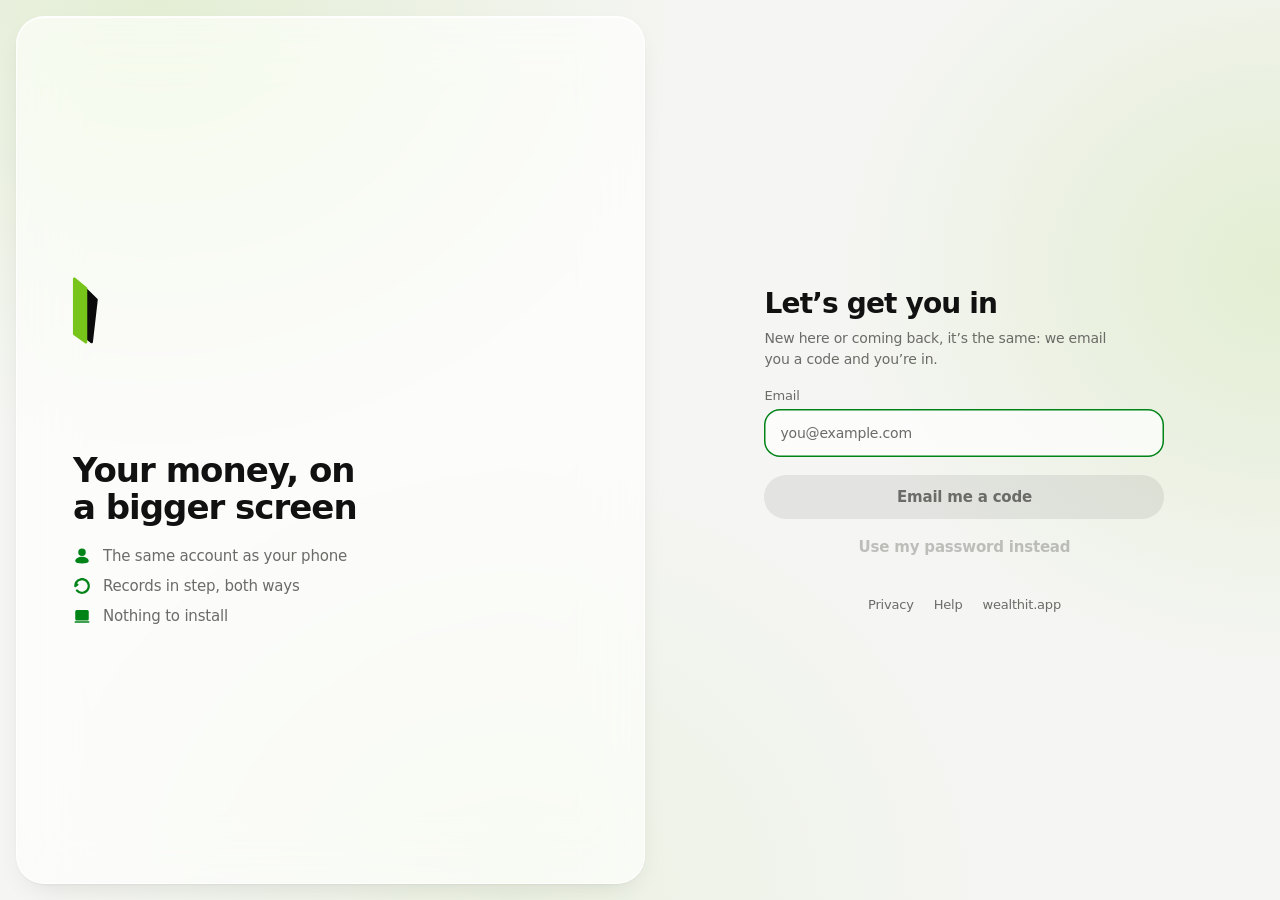
==== index.html @ a1677bb2 "Publish 0259fe6" ====
<!doctype html>
<html lang="en">
  <head>
    <meta http-equiv="Content-Security-Policy" content="default-src 'none'; script-src 'self'; style-src 'self' 'unsafe-inline'; img-src 'self' data: blob:; font-src 'self'; connect-src 'self' https://wealthit-api.onrender.com https://open.er-api.com; frame-src 'self'; manifest-src 'self'; base-uri 'none'; form-action 'none'; object-src 'none'; upgrade-insecure-requests" />
    <meta charset="UTF-8" />
    <meta name="referrer" content="no-referrer" />
    <meta name="viewport" content="width=device-width, initial-scale=1.0" />
    <meta name="theme-color" content="#0B0B0C" media="(prefers-color-scheme: dark)" />
    <meta name="theme-color" content="#F5F5F3" media="(prefers-color-scheme: light)" />
    <meta name="description" content="Wealthit on the web: your wallets, records and plans, in step with the app." />
    <!-- the bare mark, with no ground: the SVG follows the tab strip's theme, the PNGs are a light tile. Chrome, Edge and Firefox play the opening in it when the page loads (src/shared/ui/brandFavicon.ts); Safari keeps these files -->
    <link rel="icon" type="image/png" sizes="32x32" href="/favicon-32.png" />
    <link rel="icon" type="image/svg+xml" href="/favicon.svg" />
    <link rel="apple-touch-icon" href="/apple-touch-icon.png" />
    <title>Wealthit</title>
    <script type="module" crossorigin src="/assets/index-CDXDS08t.js"></script>
    <link rel="modulepreload" crossorigin href="/assets/Surface-BK7g3_-e.js">
    <link rel="stylesheet" crossorigin href="/assets/index-dFZaP5xx.css">
  </head>
  <body>
    <div id="root"></div>
  </body>
</html>
---- assets/index-dFZaP5xx.css ----
@font-face{font-family:Plus Jakarta Sans Variable;font-style:normal;font-display:swap;font-weight:200 800;src:url(/assets/plus-jakarta-sans-cyrillic-ext-wght-normal-lLTsRRxN.woff2)format("woff2-variations");unicode-range:U+460-52F,U+1C80-1C8A,U+20B4,U+2DE0-2DFF,U+A640-A69F,U+FE2E-FE2F}@font-face{font-family:Plus Jakarta Sans Variable;font-style:normal;font-display:swap;font-weight:200 800;src:url(/assets/plus-jakarta-sans-vietnamese-wght-normal-qRpaaN48.woff2)format("woff2-variations");unicode-range:U+102-103,U+110-111,U+128-129,U+168-169,U+1A0-1A1,U+1AF-1B0,U+300-301,U+303-304,U+308-309,U+323,U+329,U+1EA0-1EF9,U+20AB}@font-face{font-family:Plus Jakarta Sans Variable;font-style:normal;font-display:swap;font-weight:200 800;src:url(/assets/plus-jakarta-sans-latin-ext-wght-normal-DmpS2jIq.woff2)format("woff2-variations");unicode-range:U+100-2BA,U+2BD-2C5,U+2C7-2CC,U+2CE-2D7,U+2DD-2FF,U+304,U+308,U+329,U+1D00-1DBF,U+1E00-1E9F,U+1EF2-1EFF,U+2020,U+20A0-20AB,U+20AD-20C0,U+2113,U+2C60-2C7F,U+A720-A7FF}@font-face{font-family:Plus Jakarta Sans Variable;font-style:normal;font-display:swap;font-weight:200 800;src:url(/assets/plus-jakarta-sans-latin-wght-normal-eXO_dkmS.woff2)format("woff2-variations");unicode-range:U+??,U+131,U+152-153,U+2BB-2BC,U+2C6,U+2DA,U+2DC,U+304,U+308,U+329,U+2000-206F,U+20AC,U+2122,U+2191,U+2193,U+2212,U+2215,U+FEFF,U+FFFD}:root{--page:#070708;--bg:#0b0b0c;--sf:#161617;--sf2:#212123;--sf3:#2c2c2e;--ln:#ffffff12;--ln2:#ffffff1f;--tx:#f3f3f1;--tx2:#d6d6d2;--mu-base:#9c9c98;--mu-field:#b4b4af;--tint:#ffffff0f;--tint2:#ffffff1a;--dim:#05050680;--accT-base:#77c41b;--accT-field:#77c41b;--incT:#77c41b;--expT:#e8877d;--warnT:#e9a35c;--acc:#77c41b;--inc:#77c41b;--exp:#d0524a;--warn:#b86e1e;--spend:#a9a9a4;--onFill:#111;--accTint:#77c41b24;--glass-top:.34;--glass-bottom:.16;--glass-edge:.28;--brand-lime:#77c41b;--brand-blade:#f3f3f3;--brand-it:#77c41b;--hue-orange:#ff9230;--hue-yellow:#ffd600;--hue-teal:#00d2e0;--hue-cyan:#3cd3fe;--hue-blue:#0091ff;--hue-indigo:#6d7cff;--hue-purple:#db34f2;--hue-pink:#ff375f;--hue-brown:#b78a66;--hue-gray:#8e8e93;--field:radial-gradient(60vmax 50vmax at 12% 0%, #77c41b33, transparent 70%), radial-gradient(50vmax 45vmax at 100% 30%, #2e6a1252, transparent 70%), radial-gradient(55vmax 50vmax at 40% 100%, #77c41b1a, transparent 70%);--g1:linear-gradient(#ffffff0a, #ffffff0a), #0a0b0a73;--g1-hover:linear-gradient(#ffffff14, #ffffff14), #0a0b0a73;--g1-blur:blur(28px) saturate(170%);--g2:#ffffff0f;--g3:#181a18bd;--g3-blur:blur(44px) saturate(180%);--g-frame:#0a0b0a8c;--g-edge:#ffffff1a;--g-spec:inset 0 1px 0 #ffffff1f;--g-lift:0 10px 30px -12px #00000080;--float:0 24px 64px -16px #0009, 0 2px 10px #0000004d;--c-fill:#ffffff14;--c-fill-hi:#ffffff21;--c-edge:#ffffff1f;--c-spec:inset 0 1px 0 #ffffff24;--c-thumb:#ffffff29;--c-shadow:0 2px 8px -2px #00000073;--c-ring:inset 0 0 0 1px var(--c-edge);--font:"Plus Jakarta Sans Variable", system-ui, sans-serif;--t-hero:700 clamp(36px, 4vw, 44px) / 1.05 var(--font);--t-screen:600 28px / 1.15 var(--font);--t-title:600 17px / 1.3 var(--font);--t-label:400 15px / 1.4 var(--font);--t-body:400 14px / 1.45 var(--font);--t-sub:400 13px / 1.4 var(--font);--t-meta:400 12px / 1.35 var(--font);--s-1:4px;--s-2:8px;--s-3:12px;--s-4:16px;--s-5:20px;--s-6:24px;--s-8:32px;--s-12:48px;--r-sm:12px;--r-md:16px;--r-lg:20px;--r-xl:28px;--r-tray:34px;--r-pill:999px;--dur-micro:.14s;--dur-quick:.2s;--dur-standard:.3s;--dur-deep:.44s;--ease:cubic-bezier(.22, 1, .36, 1);--ease-sheet:cubic-bezier(.32, .72, 0, 1);--ease-exit:cubic-bezier(.32, 0, .67, 0);--spring:cubic-bezier(.34, 1.56, .64, 1);--z-sticky:15;--z-bar:30;--z-menu:40;--z-tray:60;--z-toast:80;--mu:var(--mu-base);--accT:var(--accT-base);--mat:var(--g3);--mat-edge:var(--g-spec);--blur:var(--g3-blur);--glass:var(--sf);--glass-strong:var(--sf3);--glass-line:var(--ln);--glass-hi:none;--lightningcss-light: ;--lightningcss-dark:initial;color-scheme:dark}@media (prefers-color-scheme:light){:root:not([data-theme=dark]){--page:#ebebe8;--bg:#f5f5f3;--sf:#fff;--sf2:#efefec;--sf3:#fff;--ln:#11111114;--ln2:#11111124;--tx:#111;--tx2:#2b2b29;--mu-base:#6b6b67;--mu-field:#5a5a56;--tint:#1111110d;--tint2:#11111114;--dim:#11111138;--accT-base:#008317;--accT-field:#006b13;--incT:#008317;--expT:#b03f37;--warnT:#9a5512;--exp:#c2524a;--spend:#55554f;--accTint:#77c41b1f;--glass-top:.5;--glass-bottom:.05;--glass-edge:.6;--brand-blade:#0b0b0c;--brand-it:#77c41b;--hue-orange:#ff8d28;--hue-yellow:#fc0;--hue-teal:#00c3d0;--hue-cyan:#00c0e8;--hue-blue:#08f;--hue-indigo:#6155f5;--hue-purple:#cb30e0;--hue-pink:#ff2d55;--hue-brown:#ac7f5e;--field:radial-gradient(60vmax 50vmax at 12% 0%, #77c41b24, transparent 70%), radial-gradient(50vmax 45vmax at 100% 30%, #b7dd874d, transparent 70%), radial-gradient(55vmax 50vmax at 40% 100%, #77c41b14, transparent 70%);--g1:#ffffffa8;--g1-hover:#ffffffd6;--g2:#1111110a;--g3:#fffc;--g-frame:#fff9;--g-edge:#fffc;--g-spec:inset 0 1px 0 #fffffff2;--g-lift:0 10px 30px -14px #11111129, 0 1px 2px #1111110d;--float:0 24px 64px -20px #11111142, 0 2px 10px #11111114;--c-fill:#ffffffb8;--c-fill-hi:#fffffff2;--c-edge:#11111114;--c-spec:inset 0 1px 0 #fff;--c-thumb:#fff;--c-shadow:0 2px 8px -2px #1111112e;--lightningcss-light:initial;--lightningcss-dark: ;color-scheme:light}}:root[data-theme=light]{--page:#ebebe8;--bg:#f5f5f3;--sf:#fff;--sf2:#efefec;--sf3:#fff;--ln:#11111114;--ln2:#11111124;--tx:#111;--tx2:#2b2b29;--mu-base:#6b6b67;--mu-field:#5a5a56;--tint:#1111110d;--tint2:#11111114;--dim:#11111138;--accT-base:#008317;--accT-field:#006b13;--incT:#008317;--expT:#b03f37;--warnT:#9a5512;--exp:#c2524a;--spend:#55554f;--accTint:#77c41b1f;--glass-top:.5;--glass-bottom:.05;--glass-edge:.6;--brand-blade:#0b0b0c;--brand-it:#77c41b;--hue-orange:#ff8d28;--hue-yellow:#fc0;--hue-teal:#00c3d0;--hue-cyan:#00c0e8;--hue-blue:#08f;--hue-indigo:#6155f5;--hue-purple:#cb30e0;--hue-pink:#ff2d55;--hue-brown:#ac7f5e;--field:radial-gradient(60vmax 50vmax at 12% 0%, #77c41b24, transparent 70%), radial-gradient(50vmax 45vmax at 100% 30%, #b7dd874d, transparent 70%), radial-gradient(55vmax 50vmax at 40% 100%, #77c41b14, transparent 70%);--g1:#ffffffa8;--g1-hover:#ffffffd6;--g2:#1111110a;--g3:#fffc;--g-frame:#fff9;--g-edge:#fffc;--g-spec:inset 0 1px 0 #fffffff2;--g-lift:0 10px 30px -14px #11111129, 0 1px 2px #1111110d;--float:0 24px 64px -20px #11111142, 0 2px 10px #11111114;--c-fill:#ffffffb8;--c-fill-hi:#fffffff2;--c-edge:#11111114;--c-spec:inset 0 1px 0 #fff;--c-thumb:#fff;--c-shadow:0 2px 8px -2px #1111112e;--lightningcss-light:initial;--lightningcss-dark: ;color-scheme:light}body{background:var(--field), var(--bg);background-attachment:fixed}.main,.side,.auth,.topbar,.appbar{--mu:var(--mu-field);--accT:var(--accT-field)}.card,.wallet,.glass,.float,.tile-card,.seg,.user-btn,.theme-switch{--mu:var(--mu-base);--accT:var(--accT-base)}.g1{background:var(--g1);-webkit-backdrop-filter:var(--g1-blur);backdrop-filter:var(--g1-blur);border:1px solid var(--g-edge);box-shadow:var(--g-spec), var(--g-lift)}.g2{background:var(--g2)}.g3{background:var(--g3);-webkit-backdrop-filter:var(--g3-blur);backdrop-filter:var(--g3-blur);border:1px solid var(--g-edge);box-shadow:var(--g-spec), var(--float)}@supports not ((-webkit-backdrop-filter:blur(1px)) or (backdrop-filter:blur(1px))){:root,:root[data-theme]{--g1:var(--sf);--g1-hover:var(--sf2);--g3:var(--sf2);--g-frame:var(--bg)}}@media (prefers-reduced-transparency:reduce){:root,:root[data-theme]{--g1:var(--sf)!important;--g1-hover:var(--sf2)!important;--g2:var(--sf2)!important;--g3:var(--sf2)!important;--g-frame:var(--bg)!important;--g1-blur:none!important;--g3-blur:none!important;--field:none!important;--mu-field:var(--mu-base)!important;--accT-field:var(--accT-base)!important;--c-fill:var(--sf2)!important;--c-fill-hi:var(--sf3)!important;--c-thumb:var(--sf3)!important}}:root[data-solid],:root[data-solid][data-theme]{--g1:var(--sf)!important;--g1-hover:var(--sf2)!important;--g2:var(--sf2)!important;--g3:var(--sf2)!important;--g-frame:var(--bg)!important;--g1-blur:none!important;--g3-blur:none!important;--field:none!important;--mu-field:var(--mu-base)!important;--accT-field:var(--accT-base)!important;--c-fill:var(--sf2)!important;--c-fill-hi:var(--sf3)!important;--c-thumb:var(--sf3)!important}:focus-visible{outline:2px solid var(--accT);outline-offset:2px;border-radius:10px}@media (prefers-reduced-motion:reduce){*,:before,:after{transition-duration:.01ms!important;animation-duration:.01ms!important;animation-iteration-count:1!important}}html[data-capture] :focus-visible{outline:none!important}*{box-sizing:border-box}html{background:var(--bg)}html,body{min-height:100%;color:var(--tx);font-family:var(--font);letter-spacing:-.2px;-webkit-font-smoothing:antialiased;font-variant-numeric:tabular-nums;-webkit-tap-highlight-color:transparent;margin:0;font-size:14px}body{overflow-x:hidden}html.tray-open{overflow:hidden}button,input,select,textarea{font:inherit;color:inherit;letter-spacing:inherit}button{cursor:pointer}a{color:inherit;text-decoration:none}::selection{background:var(--accTint)}.hero{letter-spacing:-1.3px;font-size:clamp(36px,4vw,44px);font-weight:700;line-height:1.05}.screen{letter-spacing:-.84px;margin:0;font-size:28px;font-weight:600;line-height:1.15}.title{letter-spacing:-.45px;margin:0;font-size:17px;font-weight:600}.figure{letter-spacing:-.6px;font-size:22px;font-weight:700}.label{letter-spacing:-.3px;font-size:15px}.body{font-size:14px}.sub{letter-spacing:-.1px;font-size:13px}.meta{letter-spacing:-.05px;color:var(--mu);font-size:12px}.eyebrow{letter-spacing:-.1px;color:var(--mu);margin:0;font-size:13px;font-weight:500}.mu{color:var(--mu)}.inc{color:var(--incT)}.exp{color:var(--expT)}.warn{color:var(--warnT)}.acc{color:var(--accT)}.card,.glass{background:var(--g1);-webkit-backdrop-filter:var(--g1-blur);backdrop-filter:var(--g1-blur);border:1px solid var(--g-edge);box-shadow:var(--g-spec), var(--g-lift)}.card{border-radius:var(--r-lg);min-width:0;padding:20px}.card.inset,.inset{background:var(--g2)}.card.inset{-webkit-backdrop-filter:none;backdrop-filter:none;box-shadow:none;border-color:#0000}.card.hover{transition:background .2s}a.card.hover:hover,button.card.hover:hover,.card.hover:hover{background:var(--g1-hover)}.float{background:var(--g3);-webkit-backdrop-filter:var(--g3-blur);backdrop-filter:var(--g3-blur);border:1px solid var(--g-edge);box-shadow:var(--g-spec), var(--float)}.shell{--side-w:268px;grid-template-columns:var(--side-w) minmax(0, 1fr);min-height:100dvh;transition:grid-template-columns var(--dur-standard) var(--ease);display:grid}.shell.rail{--side-w:96px}.side{border:1px solid var(--g-edge);border-radius:var(--r-xl);background:var(--g1);height:calc(100dvh - 24px);-webkit-backdrop-filter:var(--g3-blur);backdrop-filter:var(--g3-blur);box-shadow:var(--g-spec), var(--g-lift);z-index:10;flex-direction:column;gap:2px;margin:12px 0 12px 12px;padding:18px 12px 14px;display:flex;position:sticky;top:12px}.brand{letter-spacing:-.5px;white-space:nowrap;align-items:center;gap:10px;min-height:32px;padding:0 10px 22px;font-size:18px;font-weight:700;display:flex}.nav{flex-direction:column;gap:2px;display:flex}.nav a{border-radius:var(--r-md);height:44px;color:var(--mu);letter-spacing:-.3px;white-space:nowrap;align-items:center;gap:12px;padding:0 12px;font-size:15px;font-weight:500;transition:color .15s,background .15s;display:flex;position:relative}.nav a:hover{color:var(--tx);background:var(--tint)}.nav a.active{color:var(--tx);background:var(--c-thumb);box-shadow:var(--c-spec), var(--c-shadow);font-weight:600}.nav a.active svg{color:var(--accT)}.nav svg{flex:none}.nav .key{display:none}.side .add{margin:16px 0 0}.side-foot{flex-direction:column;gap:10px;margin-top:auto;display:flex}.side-toggle{z-index:2;border:1px solid var(--g-edge);background:var(--g3);width:26px;height:26px;-webkit-backdrop-filter:var(--g3-blur);backdrop-filter:var(--g3-blur);box-shadow:var(--g-spec), var(--g-lift);color:var(--mu);opacity:0;transition:opacity var(--dur-quick), color var(--dur-quick), transform var(--dur-micro) var(--ease);border-radius:50%;place-items:center;padding:0;display:grid;position:absolute;top:26px;right:-13px}.side:hover .side-toggle,.side-toggle:focus-visible{opacity:1}@media (hover:none){.side-toggle{opacity:1}}.side-toggle:hover{color:var(--tx)}.side-toggle:active{transform:scale(.9)}.side-toggle svg{transition:transform var(--dur-standard) var(--ease);transform:rotate(180deg)}.shell.rail .side-toggle svg{transform:none}.shell.rail .side{align-items:center;padding:18px 10px 14px}.shell.rail .brand{padding:0 0 20px}.shell.rail .brand .name,.shell.rail .side .add .text,.shell.rail .sync-line .text{display:none}.shell.rail .nav a{justify-content:center;width:52px;padding:0}.shell.rail .nav .text{border-radius:var(--r-pill);background:var(--g3);-webkit-backdrop-filter:var(--g3-blur);backdrop-filter:var(--g3-blur);border:1px solid var(--g-edge);box-shadow:var(--g-spec), var(--float);color:var(--tx);opacity:0;pointer-events:none;transition:opacity var(--dur-quick), translate var(--dur-quick) var(--ease);padding:6px 12px;font-size:13px;font-weight:600;position:absolute;top:50%;left:calc(100% + 16px);translate:-4px -50%}.shell.rail .nav a:hover .text,.shell.rail .nav a:focus-visible .text{opacity:1;translate:0 -50%}.shell.rail .side .add{width:48px;height:48px;padding:0}.shell.rail .sync-line{justify-content:center;padding:0}.sync-line{color:var(--mu);align-items:center;gap:8px;min-width:0;padding:0 12px;font-size:12px;display:flex}.sync-line .dot{background:var(--accT);border-radius:50%;flex:none;width:6px;height:6px}.sync-line .dot[data-tone=busy]{animation:1s ease-in-out infinite pulse}.sync-line .dot[data-tone=wait]{background:var(--mu)}.sync-line .dot[data-tone=warn]{background:var(--warnT)}.sync-banner{margin:0 0 16px}@keyframes pulse{50%{opacity:.25}}.avatar{border-radius:50%;flex:none;width:36px;height:36px;display:block;overflow:hidden}.avatar svg{width:100%;height:100%;display:block}.main{width:100%;min-width:0;padding:0 clamp(20px,2.6vw,48px) 80px}.topbar,.tabbar,.fab{display:none}.page-push{animation:push .3s var(--ease) both}@keyframes push{0%{opacity:.4;transform:translate(18px)}}.head{flex-wrap:wrap;justify-content:space-between;align-items:flex-end;gap:16px;margin-bottom:20px;display:flex}.appbar{z-index:var(--z-sticky);pointer-events:none;justify-content:space-between;align-items:center;gap:16px;margin:0 calc(-1*clamp(20px,2.6vw,48px)) 8px;padding:12px clamp(20px,2.6vw,48px);display:flex;position:sticky;top:0}.appbar>*{pointer-events:auto}.appbar .where{min-width:0;transition:opacity var(--dur-quick), translate var(--dur-quick) var(--ease);gap:2px;display:grid}.appbar.scrolled .where{opacity:0;pointer-events:none;translate:0 -6px}.page-title{font:var(--t-screen);letter-spacing:-.7px;margin:0;font-size:24px}.appbar .tools{border-radius:var(--r-pill);background:var(--g1);-webkit-backdrop-filter:var(--g1-blur);backdrop-filter:var(--g1-blur);border:1px solid var(--g-edge);box-shadow:var(--g-spec), var(--g-lift);flex:none;align-items:center;gap:4px;padding:4px 4px 4px 14px;display:flex}.appbar .tools .theme-switch,.appbar .tools .user-btn{box-shadow:none;-webkit-backdrop-filter:none;backdrop-filter:none;background:0 0;border-color:#0000}.appbar .tools .user-btn:hover,.appbar .tools .user-btn[aria-expanded=true]{background:var(--tint)}.clock{white-space:nowrap;font-variant-numeric:tabular-nums;align-items:baseline;gap:8px;padding:0 6px 0 4px;display:flex}.clock-day{color:var(--mu);font-size:13px}.clock b{letter-spacing:-.2px;font-size:14px;font-weight:600}.theme-switch{border-radius:var(--r-pill);background:var(--g1);-webkit-backdrop-filter:var(--g1-blur);backdrop-filter:var(--g1-blur);border:1px solid var(--g-edge);box-shadow:var(--g-spec);padding:3px;display:inline-flex}.theme-switch button{border-radius:var(--r-pill);width:34px;height:30px;color:var(--mu);background:0 0;border:0;place-items:center;transition:background .2s,color .2s;display:grid}.theme-switch button:hover{color:var(--tx)}.theme-switch button[aria-pressed=true]{background:var(--c-thumb);color:var(--tx);box-shadow:var(--c-spec), var(--c-shadow)}.user-btn{border:1px solid var(--g-edge);border-radius:var(--r-pill);background:var(--g1);-webkit-backdrop-filter:var(--g1-blur);backdrop-filter:var(--g1-blur);box-shadow:var(--g-spec);align-items:center;gap:10px;max-width:260px;padding:3px 12px 3px 3px;display:flex}.user-btn:hover{background:var(--g1-hover)}.user-btn .who{text-align:left;min-width:0;line-height:1.25;display:grid}@keyframes pop-in{0%{opacity:0;transform:scale(.94)}}.who-name{letter-spacing:-.2px;font-size:14px;font-weight:600}.account-menu{min-width:260px}.account-head{align-items:center;gap:12px;min-width:0;padding:8px 10px 6px;display:flex}.account-sync{padding:4px 12px 8px}.greet-text{min-width:0;display:grid}.topbar-tools{flex:none;gap:8px}.btn{border-radius:var(--r-pill);background:var(--acc);height:44px;color:var(--onFill);white-space:nowrap;transition:transform .14s var(--ease), filter .15s, background .15s, opacity .15s;border:0;justify-content:center;align-items:center;gap:8px;padding:0 20px;font-size:15px;font-weight:600;display:inline-flex}.btn:hover{filter:brightness(1.08)}.btn:active{transform:scale(.97)}.btn:disabled,.btn[aria-disabled=true]{opacity:.4;cursor:default;filter:none;transform:none}.btn:not(.ghost):not(.sec):not(.quiet):not(.link):not(.danger):is(:disabled,[aria-disabled=true]):not(.loading){background:var(--tint2);color:var(--mu);opacity:1}.btn.ghost,.btn.sec{background:var(--c-fill);color:var(--tx);box-shadow:var(--c-spec), var(--c-ring)}.btn.ghost:hover,.btn.sec:hover{filter:none;background:var(--c-fill-hi)}.btn.quiet{color:var(--mu);background:0 0;padding:0 12px}.btn.quiet:hover{color:var(--tx);background:var(--tint);filter:none}.btn.link{color:var(--accT);background:0 0;height:auto;padding:0 4px}.btn.link:hover{filter:none;text-decoration:underline}.btn.sm{height:34px;padding:0 14px;font-size:14px}.btn.icon{width:40px;height:40px;padding:0}.btn.icon.sm{width:32px;height:32px}.btn.danger{color:var(--expT);background:0 0}.btn.danger:hover{background:color-mix(in srgb, var(--exp) 12%, transparent);filter:none}.btn.danger-fill{background:var(--exp);color:#fff}.btn.loading{pointer-events:none;position:relative;color:#0000!important}.btn.loading:after{content:"";border:2px solid var(--onFill);border-right-color:#0000;border-radius:50%;width:18px;height:18px;animation:.7s linear infinite spin;position:absolute}.btn.ghost.loading:after,.btn.sec.loading:after{border-color:var(--tx);border-right-color:#0000}@keyframes spin{to{transform:rotate(360deg)}}.btn.block{width:100%}.btn.link.sm{height:auto;padding:0 4px}.field{flex-direction:column;gap:6px;min-width:0;display:flex}.field>span{color:var(--mu);font-size:13px;font-weight:500}.input{background:var(--c-fill);border-radius:var(--r-md);height:48px;box-shadow:var(--c-spec), var(--c-ring);border:0;outline:none;width:100%;min-width:0;padding:0 16px;transition:box-shadow .15s,background .15s}.input::placeholder{color:var(--mu)}.input:hover{background:var(--c-fill-hi)}.input:focus,.input:focus-within{box-shadow:inset 0 0 0 1.5px var(--accT)}.input[aria-invalid=true]{box-shadow:inset 0 0 0 1.5px var(--expT)}textarea.input{resize:vertical;height:auto;min-height:80px;padding:12px 16px;line-height:1.45}.search{flex:1;min-width:200px;position:relative}.search svg{color:var(--mu);pointer-events:none;position:absolute;top:50%;left:14px;transform:translateY(-50%)}.search .input{border-radius:var(--r-pill);height:40px;padding-left:40px}.seg{border-radius:var(--r-pill);background:var(--tint);box-shadow:var(--c-ring);isolation:isolate;scrollbar-width:none;max-width:100%;padding:3px;display:inline-flex;position:relative;overflow-x:auto}.seg::-webkit-scrollbar{display:none}.seg button{z-index:1;color:var(--mu);border-radius:var(--r-pill);white-space:nowrap;background:0 0;border:0;height:32px;padding:0 14px;font-size:14px;font-weight:500;transition:color .2s;position:relative}.seg button:not([aria-pressed=true]){color:color-mix(in srgb, var(--mu) 88%, var(--tx))}.seg button:hover,.seg button:not([aria-pressed=true]):hover{color:var(--tx)}.seg button[aria-pressed=true]{color:var(--tx);font-weight:600}.seg .pill{z-index:0;border-radius:var(--r-pill);background:var(--c-thumb);box-shadow:var(--c-spec), var(--c-shadow);transition:left .3s var(--ease), width .3s var(--ease);position:absolute;top:3px;bottom:3px}.chip{border-radius:var(--r-pill);background:var(--c-fill);height:32px;box-shadow:var(--c-spec), var(--c-ring);white-space:nowrap;border:0;align-items:center;gap:6px;padding:0 12px;font-size:13px;font-weight:500;transition:background .15s,box-shadow .15s;display:inline-flex}button.chip:hover{background:var(--c-fill-hi)}.chip[aria-pressed=true]{background:var(--accTint);box-shadow:inset 0 0 0 1px color-mix(in srgb, var(--accT) 40%, transparent);color:var(--tx);font-weight:600}.grid{gap:16px;display:grid}.cols-2{grid-template-columns:repeat(2,minmax(0,1fr))}.cols-3{grid-template-columns:repeat(3,minmax(0,1fr))}.split{grid-template-columns:minmax(0,1.25fr) minmax(0,1fr);align-items:stretch;gap:16px;display:grid}.split>.card{flex-direction:column;display:flex}.split>.card>.fill{flex-direction:column;flex:1;justify-content:center;display:flex}.stack{flex-direction:column;gap:16px;min-width:0;display:flex}.row{align-items:center;gap:12px;min-width:0;display:flex}.wrap{flex-wrap:wrap}.spread{justify-content:space-between;align-items:center;gap:12px;min-width:0;display:flex}.grow{flex:1;min-width:0}.ellipsis{text-overflow:ellipsis;white-space:nowrap;overflow:hidden}.list{flex-direction:column;display:flex}.list.lined>*+*{border-top:1px solid var(--ln)}.list-item{border-radius:var(--r-md);text-align:left;background:0 0;border:0;align-items:center;gap:12px;width:100%;min-width:0;min-height:56px;padding:8px 10px;transition:background .15s;display:flex}button.list-item:hover,a.list-item:hover{background:var(--tint)}button.list-item:active,a.list-item:active{background:var(--tint2)}.list-item .grow>*{text-overflow:ellipsis;white-space:nowrap;overflow:hidden}.list-item .amt{text-align:right;flex:none}.day{justify-content:space-between;align-items:baseline;padding:18px 10px 6px;display:flex}.day:first-child{padding-top:4px}.icon{border-radius:50%;flex:none;place-items:center;width:40px;height:40px;display:grid}.bar{background:var(--tint2);border-radius:3px;height:6px;overflow:hidden}.bar>i{border-radius:3px;height:100%;display:block}.empty{text-align:center;color:var(--mu);padding:40px 20px}.empty .title{color:var(--tx);margin-bottom:6px}.banner{border-radius:var(--r-md);background:var(--g2);box-shadow:var(--c-ring);align-items:center;gap:10px;padding:12px 16px;font-size:13px;display:flex}.banner.warn{color:var(--warnT);background:color-mix(in srgb, var(--warn) 14%, transparent)}.pill-note{border-radius:var(--r-pill);background:var(--accTint);height:28px;color:var(--accT);align-items:center;gap:6px;padding:0 12px;font-size:13px;font-weight:600;display:inline-flex}.pill-note.warn{background:color-mix(in srgb, var(--warn) 16%, transparent);color:var(--warnT)}.greet{align-items:center;gap:12px;min-width:0;display:flex}.peek{color:var(--mu);background:0 0;border:0;border-radius:50%;place-items:center;padding:6px;display:grid}.peek:hover{color:var(--tx);background:var(--tint)}.ring{aspect-ratio:1;width:100%;max-width:250px;margin:0 auto;position:relative}.ring svg{width:100%;height:100%;overflow:visible}.ring circle{transition:stroke-width .2s var(--ease), opacity .2s}.ring .center{text-align:center;pointer-events:none;background:var(--tint);border-radius:50%;place-content:center;gap:2px;display:grid;position:absolute;inset:17%}.legend{flex-direction:column;display:flex}.legend button{border-radius:var(--r-sm);text-align:left;background:0 0;border:0;align-items:center;gap:10px;width:100%;min-height:38px;padding:6px 10px;transition:background .15s;display:flex}.legend button:hover,.legend button[data-on=true]{background:var(--tint)}.legend .dot{border-radius:50%;flex:none;width:10px;height:10px}.spend{grid-template-columns:minmax(0,240px) minmax(0,1fr);align-items:center;gap:24px;display:grid}.tiles{grid-template-columns:repeat(auto-fill,minmax(150px,1fr));gap:10px;display:grid}.tile-card{text-align:center;border-radius:var(--r-lg);background:var(--g2);border:0;justify-items:center;gap:6px;min-width:0;padding:16px 10px 14px;transition:background .15s;display:grid}button.tile-card:hover,a.tile-card:hover{background:var(--tint2)}.tile-card .name{max-width:100%;font-size:13px;font-weight:500}.wallets{grid-template-columns:repeat(auto-fill,minmax(200px,1fr));gap:10px;display:grid}.wallet{border-radius:var(--r-lg);background:var(--g1);-webkit-backdrop-filter:var(--g1-blur);backdrop-filter:var(--g1-blur);border:1px solid var(--g-edge);box-shadow:var(--g-spec), var(--g-lift);text-align:left;flex-direction:column;gap:14px;min-width:0;padding:16px;transition:background .15s;display:flex}.wallet:hover{background:var(--g1-hover)}.wallet .figure{font-size:19px}.filters{flex-direction:column;gap:10px;display:flex}.tray-layer.closing,.tray-layer.closing *{pointer-events:none!important}.tray-layer{z-index:60;pointer-events:none;place-items:center;padding:24px;display:grid;position:fixed;inset:0}.tray-backdrop{background:var(--dim);pointer-events:auto;position:absolute;inset:0}.tray{width:min(var(--tray-w,580px), calc(100vw - 32px));border-radius:var(--r-tray);pointer-events:auto;transition:width .3s var(--ease);will-change:transform, opacity;position:relative;overflow:hidden}.tray-stage{transition:height .3s var(--ease);position:relative;overflow:hidden}.tray-page{flex-direction:column;max-height:min(88dvh,840px);display:flex;position:absolute;top:0;left:0;right:0}.tray-page.tray-hidden{visibility:hidden;pointer-events:none}.tray-ghost{pointer-events:none;z-index:0}.tray-page:not(.tray-ghost){z-index:1}.tray-content{min-height:0;max-height:inherit;flex-direction:column;display:flex}.tray-grab{display:none}.tray-head{flex:none;justify-content:flex-end;align-items:center;gap:12px;min-height:64px;padding:14px 16px 6px 24px;display:flex;position:relative}.tray-title{text-align:center;letter-spacing:-.45px;text-overflow:ellipsis;white-space:nowrap;margin:0;font-size:17px;font-weight:600;position:absolute;left:64px;right:64px;overflow:hidden}.tray-head.has-head{justify-content:space-between}.tray-lead{min-width:0}.tray-close{background:var(--c-fill);width:34px;height:34px;box-shadow:var(--c-spec), var(--c-ring);color:var(--tx);transition:transform .14s var(--ease), background .15s;border:0;border-radius:50%;flex:none;place-items:center;display:grid}.tray-close:hover{background:var(--c-fill-hi)}.tray-back{position:absolute;left:20px}.tray-back svg{transform:rotate(180deg)}.toggle-row:disabled{opacity:.45;cursor:default}.toggle-row:disabled:hover{background:0 0}.tray-close:active{transform:scale(.92)}.tray-body{overscroll-behavior:contain;flex-direction:column;flex:auto;gap:18px;min-height:0;padding:8px 24px 16px;display:flex;overflow-y:auto}.tray-foot{flex:none;justify-content:space-between;align-items:center;gap:12px;padding:12px 24px 22px;display:flex}.tray-foot>:only-child{margin-left:auto}html.tray-open .tabbar,html.tray-open .fab{transform:translateY(160%)}.sentence{letter-spacing:-.7px;color:var(--mu);margin:0;font-size:clamp(22px,2.6vw,28px);font-weight:500;line-height:1.75}.slot{vertical-align:middle;background:color-mix(in srgb, var(--c,var(--mu)) 22%, transparent);height:46px;color:var(--tx);font-size:inherit;letter-spacing:inherit;transition:transform .14s var(--ease), border-color .15s, background .15s;border:1.5px solid #0000;border-radius:14px;align-items:center;gap:8px;max-width:100%;margin:2px 0;padding:0 14px;font-weight:600;display:inline-flex}button.slot:hover{background:color-mix(in srgb, var(--c,var(--mu)) 32%, transparent)}button.slot:active{transform:scale(.97)}.slot[data-open=true]{border-color:color-mix(in srgb, var(--c,var(--accT)) 80%, transparent)}.slot .ellipsis{max-width:11em}.slot.amount{--c:var(--acc);cursor:text;padding:0 10px 0 14px}.slot.amount input{width:calc(var(--len,1) * .62em + .3em);min-width:1.2em;max-width:7.5em;font:inherit;color:inherit;background:0 0;border:0;outline:none;padding:0}.slot.amount input::placeholder{color:var(--mu)}.slot svg{flex:none}.more{color:var(--accT);background:0 0;border:0;align-self:flex-start;align-items:center;gap:6px;padding:4px 0;font-size:14px;font-weight:600;display:inline-flex}.more:hover{text-decoration:underline}.rec-foot{justify-content:space-between;align-items:center;gap:12px;width:100%;display:flex}.rec-status{gap:4px;min-width:0}.slot-mark{font-weight:500;display:inline-flex}.rec-days,.rec-parts,.rec-part{gap:8px}.rec-part-amount{flex:none;width:150px}.rec-details{animation:rise .35s var(--ease) both}.rec-labels{gap:8px}.rec-labels-name{font-weight:600}.rec-label-row{gap:6px}.rec-label-row .dot{border-radius:50%;flex:none;width:8px;height:8px}.rec-new-label{border-radius:var(--r-pill);width:150px;height:32px;padding:0 12px;font-size:13px}.rec-more{justify-content:center;gap:28px}.picker-grid.wallets{grid-template-columns:repeat(auto-fill,minmax(160px,1fr))}.wallet-tile{text-align:left;flex-direction:row;justify-content:flex-start}.wallet-tile-text{min-width:0;display:grid}.wallet-tile-name{font-size:13px;font-weight:600}.btn.done{min-width:104px;height:48px;font-size:16px}.shake{animation:.4s shake}@keyframes shake{20%,60%{transform:translate(-6px)}40%,80%{transform:translate(6px)}}.picker{border-radius:var(--r-lg);background:var(--g2);animation:reveal .3s var(--ease) both;padding:12px}@keyframes reveal{0%{opacity:0;transform:translateY(6px)}}.picker-grid{grid-template-columns:repeat(auto-fill,minmax(96px,1fr));gap:4px;max-height:260px;display:grid;overflow:auto}.tile{border-radius:var(--r-md);text-align:center;transition:background .15s, border-color .15s, transform .14s var(--ease);background:0 0;border:1.5px solid #0000;flex-direction:column;align-items:center;gap:6px;padding:10px 6px;font-size:12px;line-height:1.25;display:flex}.tile:hover{background:var(--tint)}.tile:active{transform:scale(.97)}.tile[aria-pressed=true]{border-color:color-mix(in srgb, var(--c) 70%, transparent);background:color-mix(in srgb, var(--c) 14%, transparent)}.groups{scrollbar-width:none;gap:6px;padding-bottom:10px;display:flex;overflow-x:auto}.groups::-webkit-scrollbar{display:none}.detail-hero{text-align:center;justify-items:center;gap:6px;padding:0 0 4px;display:grid}.detail-title{font-weight:600}.detail-amount{letter-spacing:-1.2px;font-size:40px}.detail-note{white-space:pre-wrap;text-align:left}.detail-labels{flex-wrap:wrap;justify-content:flex-end;gap:6px;display:flex}.detail-label{border-radius:var(--r-pill);background:var(--tint2);align-items:center;gap:6px;height:26px;padding:0 10px;font-size:13px;font-weight:500;display:inline-flex}.detail-label .dot{border-radius:50%;flex:none;width:8px;height:8px}.detail-parts{border-radius:var(--r-lg);background:var(--g2);padding:6px}.kv{background:var(--g2);border-radius:var(--r-lg);grid-template-columns:minmax(110px,auto) 1fr;gap:0;margin:0;padding:4px 16px;font-size:14px;display:grid}.kv dt,.kv dd{border-top:1px solid var(--ln);margin:0;padding:12px 0}.kv dt:first-of-type,.kv dt:first-of-type+dd{border-top:0}.kv dt{color:var(--mu);padding-right:16px}.kv dd{overflow-wrap:anywhere;text-align:right;min-width:0}.pillbar{background:var(--tint2);border-radius:4px;height:8px;overflow:hidden}.pillbar>i{border-radius:4px;height:100%;display:block}.tabs-line{border-radius:var(--r-pill);background:var(--g1);width:fit-content;max-width:100%;-webkit-backdrop-filter:var(--g1-blur);backdrop-filter:var(--g1-blur);box-shadow:var(--g-spec), inset 0 0 0 1px var(--g-edge);scrollbar-width:none;gap:2px;margin-bottom:16px;padding:4px;display:flex;overflow-x:auto}.tabs-line::-webkit-scrollbar{display:none}.tabs-line a,.tabs-line button{border-radius:var(--r-pill);height:36px;color:var(--mu);white-space:nowrap;background:0 0;border:0;align-items:center;padding:0 16px;font-weight:600;transition:color .15s,background .2s,box-shadow .2s;display:inline-flex}.tabs-line a:hover,.tabs-line button:hover{color:var(--tx)}.tabs-line .active,.tabs-line [aria-pressed=true],.tabs-line [aria-selected=true]{color:var(--tx);background:var(--c-thumb);box-shadow:var(--c-spec), var(--c-shadow)}.amount-field{align-items:center;gap:8px;display:flex}.amount-field input{background:0 0;border:0;outline:none;flex:1;min-width:0;padding:0;font-size:17px;font-weight:600}.amount-field:focus-within{border-color:var(--accT)}.select{display:block;position:relative}.select select{appearance:none;cursor:pointer;padding-right:40px}.select svg{color:var(--mu);pointer-events:none;position:absolute;top:50%;right:16px;transform:translateY(-50%)rotate(90deg)}.select option{background:var(--sf);color:var(--tx)}.toggle-row{border-radius:var(--r-md);text-align:left;background:0 0;border:0;align-items:center;gap:12px;width:100%;min-height:52px;padding:10px 12px;display:flex}.toggle-row:hover{background:var(--tint)}.toggle{background:var(--tint2);width:46px;height:28px;box-shadow:inset 0 0 0 1px var(--ln);border-radius:14px;flex:none;transition:background .2s;position:relative}.toggle:after{content:"";width:22px;height:22px;transition:transform .25s var(--ease);background:#fff;border-radius:50%;position:absolute;top:3px;left:3px;box-shadow:0 1px 3px #0000004d}.toggle[data-on=true]{background:var(--acc);box-shadow:none}.toggle[data-on=true]:after{transform:translate(18px)}.loader{flex:none;display:inline-block;position:relative}.loader svg{display:block}.opening{justify-items:center;display:grid}.opening .mark{position:relative}.opening .mark svg{position:absolute;overflow:visible}.opening .name{letter-spacing:-.025em;color:var(--tx);white-space:nowrap;font-weight:700;line-height:1.2;display:flex}.opening .name span{will-change:transform, opacity;display:inline-block}.splash{place-content:center;justify-items:center;gap:14px;min-height:60vh;display:grid}.splash.full{min-height:100dvh}.toasts{z-index:80;pointer-events:none;flex-direction:column;align-items:center;gap:8px;display:flex;position:fixed;bottom:28px;left:50%;transform:translate(-50%)}.toast{pointer-events:auto;border-radius:var(--r-pill);background:var(--g3);max-width:min(520px,100vw - 32px);min-height:48px;-webkit-backdrop-filter:var(--g3-blur);backdrop-filter:var(--g3-blur);border:1px solid var(--g-edge);box-shadow:var(--g-spec), var(--float);animation:toast-in .3s var(--ease) both;white-space:nowrap;align-items:center;gap:10px;padding:6px 18px 6px 12px;font-weight:500;display:flex}.toast:has(.btn){padding-right:6px}.toast>.ellipsis{min-width:0}.toast .btn{flex:none;margin-left:4px}.toast-mark{background:var(--acc);width:22px;height:22px;color:var(--onFill);border-radius:50%;flex:none;place-items:center;display:grid}@keyframes toast-in{0%{opacity:0;transform:translateY(10px)}}.error{color:var(--expT);margin:0;font-size:13px}.bars{align-items:flex-end;gap:4px;height:190px;padding-top:30px;display:flex;position:relative}.bars>button{background:0 0;border:0;border-radius:6px;flex-direction:column;flex:1;justify-content:flex-end;align-items:center;gap:6px;min-width:0;height:100%;padding:0;display:flex}.bars i{background:color-mix(in srgb, var(--spend) 45%, transparent);border-radius:5px 5px 2px 2px;width:100%;max-width:28px;min-height:3px;transition:background .15s;display:block}.bars>button:hover i,.bars>button[data-on=true] i{background:var(--spend)}.bars span{color:var(--mu);white-space:nowrap;font-size:11px}.tip{border-radius:var(--r-pill);white-space:nowrap;pointer-events:none;background:var(--g3);-webkit-backdrop-filter:var(--g3-blur);backdrop-filter:var(--g3-blur);box-shadow:var(--g-spec), var(--float);padding:4px 10px;font-size:12px;font-weight:600;position:absolute;top:0;transform:translate(-50%)}@media (width<=1099px){.split{grid-template-columns:minmax(0,1fr)}.user-btn .who,.clock{display:none}.user-btn{padding:4px}.appbar .tools{padding-left:4px}}@media (width<=719px){.shell{display:block}.side{display:none}.main{padding:0 16px calc(116px + env(safe-area-inset-bottom))}.appbar{display:none}.topbar{z-index:20;padding:calc(12px + env(safe-area-inset-top)) 16px 12px;justify-content:space-between;align-items:center;gap:12px;margin:0 -16px 8px;transition:background .2s,box-shadow .2s;display:flex;position:sticky;top:0}.topbar.scrolled{background:var(--g-frame);-webkit-backdrop-filter:var(--g3-blur);backdrop-filter:var(--g3-blur);box-shadow:0 1px 0 var(--ln)}.tabbar{left:16px;right:92px;bottom:calc(16px + env(safe-area-inset-bottom));z-index:30;border-radius:var(--r-pill);background:var(--g3);-webkit-backdrop-filter:var(--g3-blur);backdrop-filter:var(--g3-blur);border:1px solid var(--g-edge);box-shadow:var(--g-spec), var(--float);transition:transform .3s var(--ease);gap:2px;padding:6px;display:flex;position:fixed}.tabbar a{border-radius:var(--r-pill);height:52px;color:var(--mu);flex:1;place-items:center;transition:background .2s,color .2s;display:grid}.tabbar a .text{display:none}.tabbar a.active{color:var(--accT);background:var(--accTint)}.fab{right:16px;bottom:calc(16px + env(safe-area-inset-bottom));z-index:30;background:var(--acc);width:64px;height:64px;color:var(--onFill);box-shadow:var(--float);transition:transform .3s var(--ease);border:0;border-radius:50%;place-items:center;display:grid;position:fixed}.fab:active{transform:scale(.94)}.head{margin-bottom:14px}.head .btn.add,.filters .btn.add{display:none}.cols-2,.cols-3{grid-template-columns:minmax(0,1fr)}.cols-3.keep{grid-template-columns:repeat(3,minmax(0,1fr));gap:8px}.cols-3.keep .card{padding:12px}.cols-3.keep .figure{letter-spacing:-.3px;font-size:clamp(13px,3.7vw,15px)}.stat{padding:12px}.spend{grid-template-columns:minmax(0,1fr)}.wallets{grid-template-columns:repeat(auto-fill,minmax(150px,1fr))}.tiles{grid-template-columns:repeat(3,minmax(0,1fr));gap:8px}.card{padding:16px}.screen{font-size:24px}.toasts{bottom:calc(96px + env(safe-area-inset-bottom))}.search{flex-basis:100%;min-width:0}.tabs-line,.groups{padding-right:24px;-webkit-mask-image:linear-gradient(90deg,#000 85%,#0000);mask-image:linear-gradient(90deg,#000 85%,#0000)}.tray-layer{padding:8px 8px calc(8px + env(safe-area-inset-bottom));place-items:end center}.tray{width:100%}.tray-page{max-height:calc(100dvh - 40px)}.tray-grab{cursor:grab;touch-action:none;place-items:center;height:18px;padding-top:8px;display:grid}.tray-grab i{background:#767678;border-radius:3px;width:40px;height:5px;display:block}.tray-head{min-height:52px;padding:4px 14px 4px 20px}.tray-body{padding:6px 20px 14px}.tray-foot{padding:10px 20px 18px}.slot{height:42px;padding:0 12px}}.skip{z-index:100;border-radius:var(--r-pill);background:var(--acc);color:var(--onFill);transition:transform .2s var(--ease);padding:10px 16px;font-weight:600;position:fixed;top:12px;left:12px;transform:translateY(-160%)}.skip:focus-visible{transform:none}.main:focus{outline:none}.sr-only{clip:rect(0, 0, 0, 0);white-space:nowrap;border:0;width:1px;height:1px;margin:-1px;padding:0;position:absolute;overflow:hidden}.idle-cover{z-index:1000;background:var(--bg);position:fixed;inset:0}.field-hint{font-style:normal}.card-head{flex-wrap:wrap;justify-content:space-between;align-items:center;gap:12px;min-width:0;margin-bottom:14px;display:flex}.card-head .seg button{height:28px;padding:0 12px;font-size:13px}.card.flush{padding:8px 10px 10px}.card.flush>.card-head{margin-bottom:4px;padding:12px 10px 4px}.section-head{flex-wrap:wrap;justify-content:space-between;align-items:flex-end;gap:12px;min-width:0;margin-bottom:12px;display:flex}.section-head p{margin:2px 0 0}.ls-group{flex-direction:column;gap:8px;min-width:0;display:flex}.ls-head{justify-content:space-between;align-items:center;gap:12px;min-height:18px;padding:0 4px;display:flex}.card.ls-card{padding:0;overflow:hidden}.ls-card>*+*{border-top:1px solid var(--ln)}.ls-note{color:var(--mu);margin:0;padding:0 4px;font-size:12px;line-height:1.45}.ls-note.warn{color:var(--warnT)}.ls-empty{text-align:center;color:var(--mu);margin:0;padding:22px 16px;font-size:13px;line-height:1.5}.ls-row{width:100%;min-width:0;min-height:54px;color:inherit;text-align:left;font:inherit;background:0 0;border:0;border-radius:0;align-items:center;gap:12px;padding:10px 16px;display:flex}button.ls-row,a.ls-row{cursor:pointer;transition:background .15s}button.ls-row:hover,a.ls-row:hover{background:var(--tint)}button.ls-row:active,a.ls-row:active{background:var(--tint2)}button.ls-row:disabled{cursor:default;background:0 0}button.ls-row:disabled .ls-label,button.ls-row:disabled .ls-value,button.ls-row:disabled .toggle{opacity:.45}.ls-text{flex:1;gap:2px;min-width:0;display:grid}.ls-label{letter-spacing:-.25px;text-overflow:ellipsis;white-space:nowrap;font-size:15px;overflow:hidden}.ls-label.danger{color:var(--expT);font-weight:600}.ls-sub{color:var(--mu);-webkit-line-clamp:2;-webkit-box-orient:vertical;font-size:12px;line-height:1.35;display:-webkit-box;overflow:hidden}.ls-value{min-width:0;max-width:55%;color:var(--mu);text-align:right;text-overflow:ellipsis;white-space:nowrap;flex:0 auto;font-size:14px;overflow:hidden}.ls-value.warn{color:var(--warnT)}.ls-value.good{color:var(--accT)}.ls-chev{color:var(--mu);flex:none;display:inline-flex}.ls-check{color:var(--accT);flex:none;display:inline-flex}.ls-lead{color:var(--mu);flex:none;display:inline-flex}.ls-row .btn.link{flex:none}.ls-options{flex-direction:column;margin:0 -8px;display:flex}.ls-option{border-radius:var(--r-md);min-height:54px;color:inherit;text-align:left;background:0 0;border:0;align-items:center;gap:12px;width:100%;min-width:0;padding:8px 12px;transition:background .15s;display:flex;position:relative}.ls-option+.ls-option:before{content:"";background:var(--ln);height:1px;position:absolute;top:0;left:12px;right:12px}.ls-option[aria-pressed=true]:before,.ls-option[aria-pressed=true]+.ls-option:before{display:none}button.ls-option:hover{background:var(--tint)}.ls-option[aria-pressed=true]{background:var(--accTint)}.ls-option .ls-value{color:var(--tx2)}.ls-toolbar{justify-content:space-between;align-items:center;gap:10px;min-width:0;display:flex}.ls-toolbar-lead{flex:auto;align-items:center;gap:8px;min-width:0;display:flex}.ls-toolbar-lead:empty{display:none}.ls-toolbar>.btn{margin-left:auto}.ls-toolbar .search{flex:auto;min-width:0;max-width:360px}.ls-row:focus-visible,.ls-option:focus-visible{outline-offset:-2px}.disc{border-radius:50%;flex:none;place-items:center;display:inline-grid}.tag{border-radius:var(--r-pill);height:22px;color:var(--mu);background:var(--tint2);white-space:nowrap;align-self:flex-start;align-items:center;gap:4px;padding:0 8px;font-size:11px;font-weight:600;display:inline-flex}.tag[data-big=true]{gap:5px;height:28px;padding:0 11px;font-size:12.5px}.tag[data-tone=warn]{color:var(--warnT);background:color-mix(in srgb, var(--warn) 16%, transparent)}.tag[data-tone=acc]{color:color-mix(in srgb, var(--accT) 85%, var(--tx));background:var(--accTint)}.tag[data-tone=bad]{color:var(--expT);background:color-mix(in srgb, var(--exp) 14%, transparent)}.progress,.pl-track:before{--stripe:color-mix(in srgb, var(--tx) 7%, transparent);background:repeating-linear-gradient(135deg, var(--stripe) 0 2.5px, transparent 2.5px 7px), var(--tint)}.inset .progress,.tray .progress{background:repeating-linear-gradient(135deg, var(--stripe) 0 2.5px, transparent 2.5px 7px), var(--tint2)}.progress{width:100%;position:relative;overflow:hidden}.progress>i{background:var(--acc);max-width:100%;height:100%;animation:progress-in var(--dur-deep) var(--ease) both;display:block}.progress>i[data-tone=warn]{background:var(--warn)}.progress>i[data-tone=bad]{background:var(--exp)}@keyframes progress-in{0%{width:0}}.note{border-radius:var(--r-md);background:var(--g2);box-shadow:var(--c-ring);align-items:flex-start;gap:10px;padding:12px 14px;font-size:13px;line-height:1.45;display:flex}.note>svg{color:var(--accT);flex:none;margin-top:1px}.note[data-tone=warn]{background:color-mix(in srgb, var(--warn) 12%, transparent)}.note[data-tone=warn]>svg{color:var(--warnT)}.note[data-tone=bad]{background:color-mix(in srgb, var(--exp) 10%, transparent)}.note[data-tone=bad]>svg{color:var(--expT)}.note .grow{gap:2px;display:grid}.note .btn{flex:none;align-self:center}.empty-state{text-align:center;justify-items:center;gap:6px;padding:32px 16px;display:grid}.empty-state .disc{margin-bottom:8px}.empty-state p{margin:0}.empty-state .sub{max-width:36ch;line-height:1.5}.empty-state .btn{margin-top:12px}.back-bar{justify-content:space-between;align-items:center;gap:12px;min-width:0;display:flex}.back-bar>.row{flex:none;gap:8px}.back{border-radius:var(--r-pill);height:34px;color:var(--accT);transition:background var(--dur-quick);background:0 0;border:0;align-items:center;gap:4px;padding:0 12px 0 6px;font-size:14px;font-weight:600;display:inline-flex}.back:hover{background:var(--tint)}.back svg{transform:rotate(180deg)}.pop{z-index:calc(var(--z-tray) + 10);border-radius:var(--r-lg);background:var(--g3);min-width:180px;max-width:calc(100vw - 16px);-webkit-backdrop-filter:var(--g3-blur);backdrop-filter:var(--g3-blur);border:1px solid var(--g-edge);box-shadow:var(--g-spec), var(--float);animation:pop-in var(--dur-quick) var(--ease) both;--mu:var(--mu-base);--accT:var(--accT-base);padding:6px;position:fixed}.pop-scrim{z-index:calc(var(--z-tray) + 4);background:var(--dim);animation:fade-in var(--dur-quick) var(--ease) both;position:fixed;inset:0}@keyframes fade-in{0%{opacity:0}}.menu{flex-direction:column;min-width:210px;display:flex}.menu>button,.menu>a{border-radius:var(--r-sm);min-height:42px;color:var(--tx);text-align:left;white-space:nowrap;background:0 0;border:0;align-items:center;gap:12px;padding:0 12px;font-size:14px;font-weight:600;display:flex}.menu>button:hover,.menu>a:hover,.menu>button:focus-visible{background:var(--tint2);outline:none}.menu>button>svg,.menu>a>svg{color:var(--mu);flex:none}.menu>.danger,.menu>.danger>svg{color:var(--expT)}.menu>hr{border:0;border-top:1px solid var(--ln);width:calc(100% - 24px);margin:4px 12px}.select-btn,.date-btn{text-align:left;cursor:pointer;align-items:center;gap:10px;display:flex}.select-btn>span{text-overflow:ellipsis;white-space:nowrap;flex:1;min-width:0;overflow:hidden}.select-btn>svg{color:var(--mu);transition:transform var(--dur-quick) var(--ease);flex:none;transform:rotate(90deg)}.select-btn[aria-expanded=true]{box-shadow:inset 0 0 0 1.5px var(--accT)}.select-btn[aria-expanded=true]>svg{transform:rotate(-90deg)}.listbox{overscroll-behavior:contain;flex-direction:column;max-height:min(320px,50vh);display:flex;overflow-y:auto}.listbox [role=option]{border-radius:var(--r-sm);cursor:pointer;align-items:center;gap:10px;min-height:40px;padding:0 12px;font-size:14px;display:flex}.listbox [role=option]>span{text-overflow:ellipsis;white-space:nowrap;flex:1;min-width:0;overflow:hidden}.listbox [role=option][data-active=true]{background:var(--tint2)}.listbox [role=option][aria-selected=true]{font-weight:600}.listbox [role=option]>svg{color:var(--accT);flex:none}.date-btn>svg:first-child{color:var(--mu);flex:none}.date-btn.date-chip{border-radius:var(--r-pill);gap:8px;width:auto;height:34px;padding:0 14px;font-size:14px}.cal{width:300px;max-width:calc(100vw - 48px);padding:12px}.cal-head{justify-content:space-between;align-items:center;gap:8px;margin-bottom:8px;padding-left:6px;display:flex}.cal-head b{letter-spacing:-.3px;font-size:15px;font-weight:600}.cal-head .row{gap:4px}.cal-head .btn.icon{width:32px;height:32px}.cal-head .prev svg{transform:rotate(180deg)}.cal-grid{grid-template-columns:repeat(7,minmax(0,1fr));gap:2px;display:grid}.cal-grid>span{height:28px;color:var(--mu);place-items:center;font-size:11px;font-weight:600;display:grid}.cal-grid>button{aspect-ratio:1;color:var(--tx);font-variant-numeric:tabular-nums;transition:background var(--dur-micro);background:0 0;border:0;border-radius:50%;place-items:center;font-size:14px;display:grid}.cal-grid>button:hover:not(:disabled){background:var(--tint2)}.cal-grid>button[data-out=true]{color:var(--mu);opacity:.55}.cal-grid>button[data-today=true]{color:var(--accT);font-weight:700}.cal-grid>button[aria-pressed=true]{background:var(--acc);color:var(--onFill);font-weight:700}.cal-grid>button:disabled{opacity:.25;cursor:default}.cal-grid>button:focus-visible{outline-offset:0;border-radius:50%}.cal-foot{justify-content:space-between;margin-top:8px;display:flex}@media (width<=719px){.pop.pop-sheet{top:auto;left:8px;right:8px;bottom:calc(8px + env(safe-area-inset-bottom));border-radius:var(--r-tray);min-width:0;z-index:calc(var(--z-tray) + 5);animation:pop-up var(--dur-standard) var(--ease-sheet) both;padding:10px;position:fixed}.pop.pop-sheet.cal{width:auto;max-width:none;padding:16px}.pop.pop-sheet .listbox{max-height:60vh}.pop.pop-sheet .listbox [role=option]{min-height:48px;font-size:15px}}@keyframes pop-up{0%{opacity:0;transform:translateY(24px)}}.keys{flex-direction:column;margin:0;display:flex}.keys>div{justify-content:space-between;align-items:center;gap:16px;min-height:44px;display:flex}.keys>div+div{box-shadow:inset 0 1px 0 var(--ln)}.keys dt{font-size:15px}.keys dd{margin:0}kbd{background:var(--c-fill);min-width:28px;height:28px;box-shadow:var(--c-spec), var(--c-ring), 0 1px 0 var(--ln2);font:600 13px var(--font);color:var(--tx);border-radius:8px;place-items:center;padding:0 8px;display:inline-grid}.page{gap:var(--s-5);flex-direction:column;min-width:0;display:flex}.page-list,.page-detail{width:100%;max-width:1120px}.page-head{justify-content:space-between;align-items:flex-end;gap:var(--s-4);flex-wrap:wrap;min-width:0;display:flex}.page-head-text{gap:4px;min-width:0;display:grid}.page-head-text p{margin:0}.page-head-actions{align-items:center;gap:var(--s-2);flex:none;display:flex}.page-split-grid{gap:var(--s-6);grid-template-columns:240px minmax(0,1fr);align-items:start;display:grid}.page-split-nav{flex-direction:column;gap:2px;display:flex;position:sticky;top:76px}.page-split-body{gap:var(--s-6);flex-direction:column;min-width:0;max-width:760px;display:flex}@media (width<=899px){.page-split-grid{grid-template-columns:minmax(0,1fr)}.page-split-nav{position:static}}.fit{min-width:0;min-height:var(--fit-h,auto);flex:auto;position:relative}.fit>.list{position:var(--fit-pos,static);top:0;left:0;right:0}.u-fw5{font-weight:500}.u-fw6{font-weight:600}.u-fw7{font-weight:700}.u-fs-normal{font-style:normal}.u-tx{color:var(--tx)}.u-m0{margin:0}.u-m-2-0-0{margin:2px 0 0}.u-mt5{margin-top:5px}.u-mt6{margin-top:6px}.u-mt8{margin-top:8px}.u-mt10{margin-top:10px}.u-mt14{margin-top:14px}.u-mb14{margin-bottom:14px}.u-pl6{padding-left:6px}.u-px10{padding-left:10px;padding-right:10px}.u-py12{padding-top:12px;padding-bottom:12px}.u-pb6{padding-bottom:6px}.u-pb8{padding-bottom:8px}.u-pb10{padding-bottom:10px}.u-pb12{padding-bottom:12px}.u-pad-16-10-10{padding:16px 10px 10px}.u-pad-24-20{padding:24px 20px}.u-pad-28-12{padding:28px 12px}.u-gap0{gap:0}.u-gap4{gap:4px}.u-gap5{gap:5px}.u-gap6{gap:6px}.u-gap8{gap:8px}.u-gap10{gap:10px}.u-gap12{gap:12px}.u-gap18{gap:18px}.u-gap20{gap:20px}.u-mh52{min-height:52px}.u-mh56{min-height:56px}.u-w80{width:80px}.u-w84{flex:none;width:84px}.u-jc-center{justify-content:center}.u-ai-base{align-items:baseline}.u-inline-flex{display:inline-flex}.u-flip{display:inline-flex;transform:rotate(180deg)}.u-cur-default{cursor:default}.u-fw4{font-weight:400}.u-mt2{margin-top:2px}.u-mt12{margin-top:12px}.u-mt16{margin-top:16px}.u-mt20{margin-top:20px}.u-mb8{margin-bottom:8px}.u-m-2-0-12{margin:2px 0 12px}.u-m-0-0-8{margin:0 0 8px}.u-ta-right{text-align:right}.u-flex-none{flex:none}.u-grid-end{justify-items:end;gap:2px;display:grid}.u-flush-top{border-top:0;margin-top:0;padding-top:0}.u-gap2{gap:2px}.u-ai-center{align-items:center}.u-ta-center{text-align:center}.u-pad16{padding:16px}.u-wrap-any{overflow-wrap:anywhere}.u-lh15{line-height:1.5}.u-lh145{line-height:1.45}.u-m-4-0-0{margin:4px 0 0}.u-fs20{font-size:20px}.u-fs22{font-size:22px}.state-page{grid-template-columns:minmax(0,480px);justify-content:center;padding:48px 0;display:grid}.state-page .empty-state{padding:40px 28px 32px}.state-actions{flex-wrap:wrap;justify-content:center;gap:8px;margin-top:12px;display:flex}.empty-state .state-actions .btn{margin-top:0}.state-detail{overflow-wrap:anywhere;max-width:40ch;margin-top:14px}.u-pointer{cursor:pointer}.u-gap3{gap:3px}.u-grid{display:grid}.u-ta-left{text-align:left}.u-ai-end{align-items:flex-end}.u-dot8{border-radius:50%;flex:none;width:8px;height:8px}.ring-figure{font-size:clamp(18px,2.4vw,24px)}.empty-state .empty-disc{background:var(--accTint);width:56px;height:56px}.page-wait{place-items:center;min-height:50vh;display:grid}.si{grid-template-columns:minmax(0,1fr);gap:20px;min-height:100dvh;padding:16px;display:grid}.si-panel{display:none}.si-side{grid-template-columns:minmax(0,400px);place-content:center;gap:28px;padding-block:24px;display:grid}.si-lockup{align-items:center;gap:10px;display:flex}.si-name{letter-spacing:-.5px;font-size:21px;font-weight:700}.si-links{color:var(--mu);justify-content:center;gap:20px;font-size:13px;display:flex}.si-links a:hover{color:var(--tx)}@media (width>=960px){.si{grid-template-columns:minmax(0,1.05fr) minmax(0,1fr)}.si-panel{border-radius:var(--r-xl);flex-direction:column;justify-content:center;gap:48px;padding:56px;display:flex}.si-panel .opening{justify-items:start}.si-pitch{gap:20px;display:grid}.si-pitch-title{letter-spacing:-1px;text-wrap:balance;max-width:14ch;margin:0;font-size:34px;font-weight:700;line-height:1.1}.si-pitch ul{gap:12px;margin:0;padding:0;list-style:none;display:grid}.si-pitch li{color:var(--mu);align-items:center;gap:12px;font-size:15px;display:flex}.si-pitch li svg{color:var(--accT);flex:none}.si-side .si-lockup{display:none}}.si-side .input:not(:focus){box-shadow:var(--c-spec), inset 0 0 0 1px color-mix(in srgb, var(--tx) 14%, transparent)}.si-side .btn:not(.quiet):disabled{background:color-mix(in srgb, var(--tx) 9%, transparent)}.si-form{flex-direction:column;gap:18px;min-width:0;display:flex}.si-head{gap:8px;display:grid}.si-head .screen{font-size:28px}.si-head p{text-wrap:pretty;max-width:40ch;margin:0;line-height:1.5}.si-head strong{color:var(--tx);overflow-wrap:anywhere;font-weight:600}.si-actions{gap:6px;display:grid}.si-note{color:var(--mu);margin:-6px 0 -2px;font-size:13px;line-height:1.4}.si-note.bad{color:var(--expT)}.si-back{align-self:flex-start;margin:-6px 0 -6px -12px}.si-pass{display:block;position:relative}.si-pass .input{padding-right:52px}.si-pass .btn{position:absolute;top:50%;right:8px;transform:translateY(-50%)}.si-pass .btn:active{transform:translateY(-50%)scale(.94)}.code{grid-template-columns:repeat(6,minmax(0,1fr));gap:8px;display:grid}.code input{text-align:center;height:56px;padding:0;font-size:24px;font-weight:700}.tray .si-form{padding:4px 0 8px}.tray .si-head .screen{font-size:24px}.si-key{border-radius:var(--r-md);background:var(--g2);box-shadow:var(--c-ring);text-align:center;letter-spacing:2.5px;font-variant-numeric:tabular-nums;-webkit-user-select:all;user-select:all;padding:16px 12px;font-size:20px;font-weight:600;line-height:1.7}.si-key[data-select=none]{-webkit-user-select:none;user-select:none}.si-key-input{font-variant-numeric:tabular-nums;letter-spacing:1px}.si-pair{grid-template-columns:1fr 1fr;gap:8px;display:grid}.si-aside{margin-block:4px}.home{gap:var(--s-4);grid-template-columns:repeat(12,minmax(0,1fr));align-items:start;display:grid;container:home/inline-size}.home>*{grid-column:1/-1;min-width:0}.home-hero{gap:var(--s-2);align-content:end;padding:4px 0 8px;display:grid}.home-hero p{margin:0}.home-figure{align-items:center;gap:4px;min-width:0;display:flex}.home-notes{gap:var(--s-2);flex-wrap:wrap;margin-top:4px;display:flex}.home-month{border-radius:var(--r-lg);background:var(--g1);-webkit-backdrop-filter:var(--g1-blur);backdrop-filter:var(--g1-blur);border:1px solid var(--g-edge);box-shadow:var(--g-spec), var(--g-lift);--mu:var(--mu-base);--accT:var(--accT-base);grid-template-columns:repeat(3,minmax(0,1fr));display:grid}.stat{gap:2px;min-width:0;padding:16px 20px;display:grid}.stat p{margin:0}.home-month>.stat+.stat{box-shadow:inset 1px 0 0 var(--ln)}.home-spent,.home-recent{flex-direction:column;display:flex}.home-spent{container:spent/inline-size}.home-spent>:last-child{flex-direction:column;flex:1;justify-content:center;display:flex}.home-none{margin:0}.legend-toggle{display:none!important}@container spent (width<=440px){.home-ring .spend{grid-template-columns:minmax(0,1fr);gap:16px}.home-ring .ring{max-width:220px}}.home-row{padding:10px 4px}.home-lane{gap:8px;padding:12px 4px;display:grid}.home-lane .row{gap:10px}.home-strip-head{justify-content:space-between;align-items:center;gap:12px;margin:0 4px 10px;display:flex}.home-strip-head .title .sub{font-weight:400}.home-strip{scrollbar-width:none;grid-auto-columns:minmax(150px,1fr);grid-auto-flow:column;gap:12px;margin:-2px;padding:2px;display:grid;overflow-x:auto}.home-strip::-webkit-scrollbar{display:none}.home-tile{flex-direction:row;align-items:center;gap:10px;padding:14px}.home-tile-text{gap:2px;min-width:0;display:grid}.home-tile-figure{white-space:nowrap;font-weight:600}.home-plan-grid{gap:var(--s-4) var(--s-6);grid-template-columns:repeat(auto-fit,minmax(min(100%,280px),1fr));display:grid}.home-plan-col{flex-direction:column;min-width:0;display:flex}.home-sub{color:var(--tx);align-self:flex-start;gap:4px;margin:0 4px 4px;font-size:13px;font-weight:600;display:inline-flex}.home-sub:hover{color:var(--accT)}@container home (width>=860px){.home>.home-hero{grid-column:span 5;align-self:end}.home>.home-month{box-shadow:none;-webkit-backdrop-filter:none;backdrop-filter:none;background:0 0;border:0;grid-column:span 7;align-self:end;gap:12px}.home>.home-month>.stat{padding:14px 16px}.home>.home-month .figure{font-size:clamp(17px,2cqi,22px)}.home>.home-month>.stat{box-shadow:var(--g-spec), var(--g-lift);border-radius:var(--r-lg);background:var(--g1);-webkit-backdrop-filter:var(--g1-blur);backdrop-filter:var(--g1-blur);border:1px solid var(--g-edge)}.home>.home-spent{grid-column:span 7;align-self:stretch}.home>.home-recent{--fit-pos:absolute;--fit-h:calc(3 * 56px);grid-column:span 5;align-self:stretch}.home-strip{grid-auto-flow:row;grid-template-columns:repeat(var(--n,6), minmax(0, 1fr));overflow:visible}}@container home (width<=559px){.legend-folded .spend>:last-child{display:none}.legend-toggle{margin:10px auto 0;display:flex!important}}@media (width<=719px){.stat{padding:12px}.stat .figure{letter-spacing:-.3px;font-size:clamp(13px,3.7vw,15px)}}
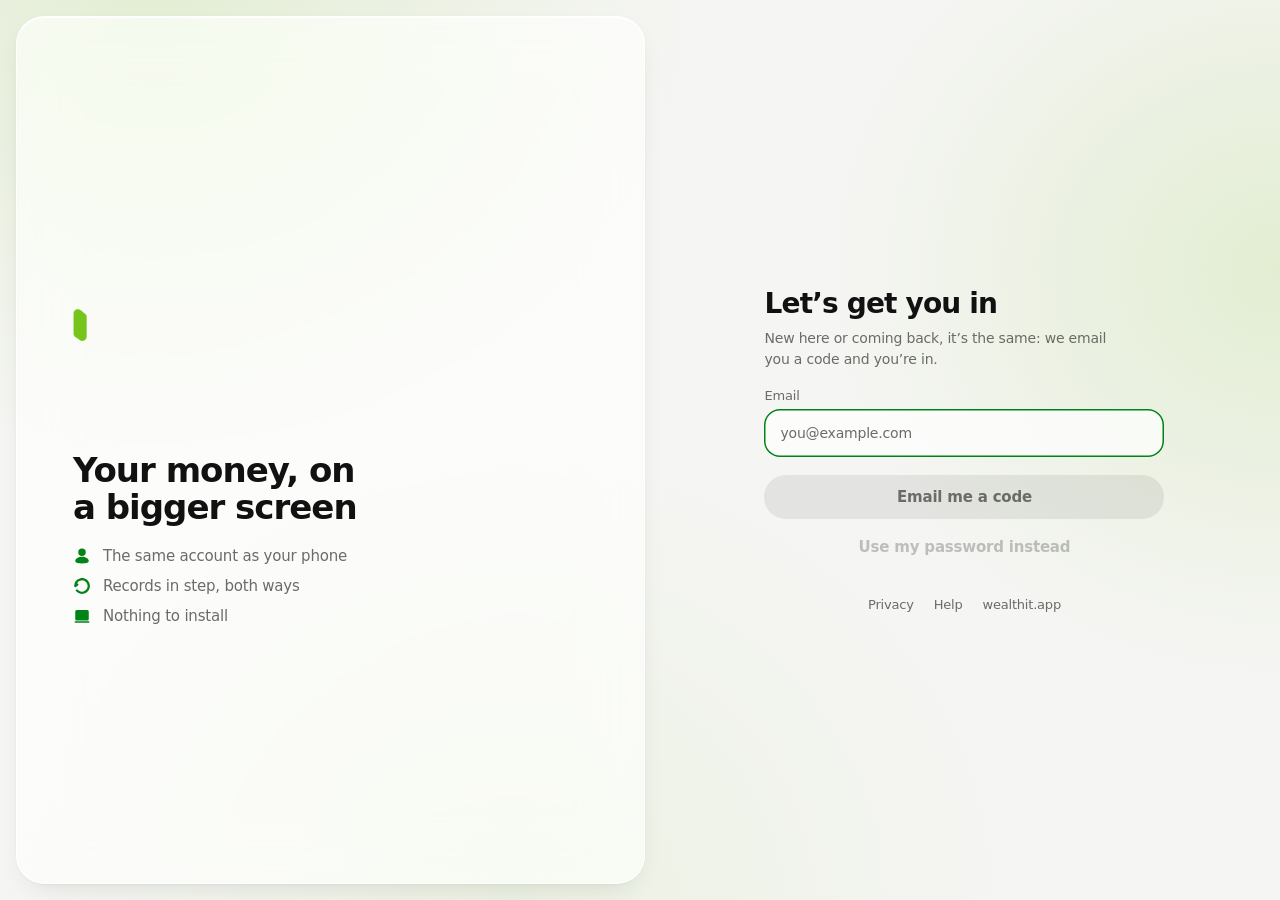
==== commit 354c3d5c: "Publish b534c56" ====
--- a/index.html
+++ b/index.html
@@ -13,9 +13,9 @@
     <link rel="icon" type="image/svg+xml" href="/favicon.svg" />
     <link rel="apple-touch-icon" href="/apple-touch-icon.png" />
     <title>Wealthit</title>
-    <script type="module" crossorigin src="/assets/index-CDXDS08t.js"></script>
-    <link rel="modulepreload" crossorigin href="/assets/Surface-BK7g3_-e.js">
-    <link rel="stylesheet" crossorigin href="/assets/index-dFZaP5xx.css">
+    <script type="module" crossorigin src="/assets/index-CoI0Q423.js"></script>
+    <link rel="modulepreload" crossorigin href="/assets/Surface-BA0kElZS.js">
+    <link rel="stylesheet" crossorigin href="/assets/index-Dm9soPxc.css">
   </head>
   <body>
     <div id="root"></div>
--- a/assets/index-Dm9soPxc.css
+++ b/assets/index-Dm9soPxc.css
@@ -0,0 +1 @@
+@font-face{font-family:Plus Jakarta Sans Variable;font-style:normal;font-display:swap;font-weight:200 800;src:url(/assets/plus-jakarta-sans-cyrillic-ext-wght-normal-lLTsRRxN.woff2)format("woff2-variations");unicode-range:U+460-52F,U+1C80-1C8A,U+20B4,U+2DE0-2DFF,U+A640-A69F,U+FE2E-FE2F}@font-face{font-family:Plus Jakarta Sans Variable;font-style:normal;font-display:swap;font-weight:200 800;src:url(/assets/plus-jakarta-sans-vietnamese-wght-normal-qRpaaN48.woff2)format("woff2-variations");unicode-range:U+102-103,U+110-111,U+128-129,U+168-169,U+1A0-1A1,U+1AF-1B0,U+300-301,U+303-304,U+308-309,U+323,U+329,U+1EA0-1EF9,U+20AB}@font-face{font-family:Plus Jakarta Sans Variable;font-style:normal;font-display:swap;font-weight:200 800;src:url(/assets/plus-jakarta-sans-latin-ext-wght-normal-DmpS2jIq.woff2)format("woff2-variations");unicode-range:U+100-2BA,U+2BD-2C5,U+2C7-2CC,U+2CE-2D7,U+2DD-2FF,U+304,U+308,U+329,U+1D00-1DBF,U+1E00-1E9F,U+1EF2-1EFF,U+2020,U+20A0-20AB,U+20AD-20C0,U+2113,U+2C60-2C7F,U+A720-A7FF}@font-face{font-family:Plus Jakarta Sans Variable;font-style:normal;font-display:swap;font-weight:200 800;src:url(/assets/plus-jakarta-sans-latin-wght-normal-eXO_dkmS.woff2)format("woff2-variations");unicode-range:U+??,U+131,U+152-153,U+2BB-2BC,U+2C6,U+2DA,U+2DC,U+304,U+308,U+329,U+2000-206F,U+20AC,U+2122,U+2191,U+2193,U+2212,U+2215,U+FEFF,U+FFFD}:root{--page:#070708;--bg:#0b0b0c;--sf:#161617;--sf2:#212123;--sf3:#2c2c2e;--ln:#ffffff12;--ln2:#ffffff1f;--tx:#f3f3f1;--tx2:#d6d6d2;--mu-base:#9c9c98;--mu-field:#b4b4af;--tint:#ffffff0f;--tint2:#ffffff1a;--dim:#05050680;--accT-base:#77c41b;--accT-field:#77c41b;--incT:#77c41b;--expT:#e8877d;--warnT:#e9a35c;--acc:#77c41b;--inc:#77c41b;--exp:#d0524a;--warn:#b86e1e;--spend:#a9a9a4;--onFill:#111;--accTint:#77c41b24;--glass-top:.34;--glass-bottom:.16;--glass-edge:.28;--brand-lime:#77c41b;--brand-blade:#f3f3f3;--brand-it:#77c41b;--hue-orange:#ff9230;--hue-yellow:#ffd600;--hue-teal:#00d2e0;--hue-cyan:#3cd3fe;--hue-blue:#0091ff;--hue-indigo:#6d7cff;--hue-purple:#db34f2;--hue-pink:#ff375f;--hue-brown:#b78a66;--hue-gray:#8e8e93;--field:radial-gradient(60vmax 50vmax at 12% 0%, #77c41b33, transparent 70%), radial-gradient(50vmax 45vmax at 100% 30%, #2e6a1252, transparent 70%), radial-gradient(55vmax 50vmax at 40% 100%, #77c41b1a, transparent 70%);--g1:linear-gradient(#ffffff0a, #ffffff0a), #0a0b0a73;--g1-hover:linear-gradient(#ffffff14, #ffffff14), #0a0b0a73;--g1-blur:blur(28px) saturate(170%);--g2:#ffffff0f;--g3:#181a18bd;--g3-blur:blur(44px) saturate(180%);--g-frame:#0a0b0a8c;--g-edge:#ffffff1a;--g-spec:inset 0 1px 0 #ffffff1f;--g-lift:0 10px 30px -12px #00000080;--float:0 24px 64px -16px #0009, 0 2px 10px #0000004d;--c-fill:#ffffff14;--c-fill-hi:#ffffff21;--c-edge:#ffffff1f;--c-spec:inset 0 1px 0 #ffffff24;--c-thumb:#ffffff29;--c-shadow:0 2px 8px -2px #00000073;--c-ring:inset 0 0 0 1px var(--c-edge);--font:"Plus Jakarta Sans Variable", system-ui, sans-serif;--t-hero:700 clamp(36px, 4vw, 44px) / 1.05 var(--font);--t-screen:600 28px / 1.15 var(--font);--t-title:600 17px / 1.3 var(--font);--t-label:400 15px / 1.4 var(--font);--t-body:400 14px / 1.45 var(--font);--t-sub:400 13px / 1.4 var(--font);--t-meta:400 12px / 1.35 var(--font);--s-1:4px;--s-2:8px;--s-3:12px;--s-4:16px;--s-5:20px;--s-6:24px;--s-8:32px;--s-12:48px;--r-sm:12px;--r-md:16px;--r-lg:20px;--r-xl:28px;--r-tray:34px;--r-pill:999px;--dur-micro:.14s;--dur-quick:.2s;--dur-standard:.3s;--dur-deep:.44s;--ease:cubic-bezier(.22, 1, .36, 1);--ease-sheet:cubic-bezier(.32, .72, 0, 1);--ease-exit:cubic-bezier(.32, 0, .67, 0);--spring:cubic-bezier(.34, 1.56, .64, 1);--z-sticky:15;--z-bar:30;--z-menu:40;--z-tray:60;--z-toast:80;--mu:var(--mu-base);--accT:var(--accT-base);--mat:var(--g3);--mat-edge:var(--g-spec);--blur:var(--g3-blur);--glass:var(--sf);--glass-strong:var(--sf3);--glass-line:var(--ln);--glass-hi:none;--lightningcss-light: ;--lightningcss-dark:initial;color-scheme:dark}@media (prefers-color-scheme:light){:root:not([data-theme=dark]){--page:#ebebe8;--bg:#f5f5f3;--sf:#fff;--sf2:#efefec;--sf3:#fff;--ln:#11111114;--ln2:#11111124;--tx:#111;--tx2:#2b2b29;--mu-base:#6b6b67;--mu-field:#5a5a56;--tint:#1111110d;--tint2:#11111114;--dim:#11111138;--accT-base:#008317;--accT-field:#006b13;--incT:#008317;--expT:#b03f37;--warnT:#9a5512;--exp:#c2524a;--spend:#55554f;--accTint:#77c41b1f;--glass-top:.5;--glass-bottom:.05;--glass-edge:.6;--brand-blade:#0b0b0c;--brand-it:#77c41b;--hue-orange:#ff8d28;--hue-yellow:#fc0;--hue-teal:#00c3d0;--hue-cyan:#00c0e8;--hue-blue:#08f;--hue-indigo:#6155f5;--hue-purple:#cb30e0;--hue-pink:#ff2d55;--hue-brown:#ac7f5e;--field:radial-gradient(60vmax 50vmax at 12% 0%, #77c41b24, transparent 70%), radial-gradient(50vmax 45vmax at 100% 30%, #b7dd874d, transparent 70%), radial-gradient(55vmax 50vmax at 40% 100%, #77c41b14, transparent 70%);--g1:#ffffffa8;--g1-hover:#ffffffd6;--g2:#1111110a;--g3:#fffc;--g-frame:#fff9;--g-edge:#fffc;--g-spec:inset 0 1px 0 #fffffff2;--g-lift:0 10px 30px -14px #11111129, 0 1px 2px #1111110d;--float:0 24px 64px -20px #11111142, 0 2px 10px #11111114;--c-fill:#ffffffb8;--c-fill-hi:#fffffff2;--c-edge:#11111114;--c-spec:inset 0 1px 0 #fff;--c-thumb:#fff;--c-shadow:0 2px 8px -2px #1111112e;--lightningcss-light:initial;--lightningcss-dark: ;color-scheme:light}}:root[data-theme=light]{--page:#ebebe8;--bg:#f5f5f3;--sf:#fff;--sf2:#efefec;--sf3:#fff;--ln:#11111114;--ln2:#11111124;--tx:#111;--tx2:#2b2b29;--mu-base:#6b6b67;--mu-field:#5a5a56;--tint:#1111110d;--tint2:#11111114;--dim:#11111138;--accT-base:#008317;--accT-field:#006b13;--incT:#008317;--expT:#b03f37;--warnT:#9a5512;--exp:#c2524a;--spend:#55554f;--accTint:#77c41b1f;--glass-top:.5;--glass-bottom:.05;--glass-edge:.6;--brand-blade:#0b0b0c;--brand-it:#77c41b;--hue-orange:#ff8d28;--hue-yellow:#fc0;--hue-teal:#00c3d0;--hue-cyan:#00c0e8;--hue-blue:#08f;--hue-indigo:#6155f5;--hue-purple:#cb30e0;--hue-pink:#ff2d55;--hue-brown:#ac7f5e;--field:radial-gradient(60vmax 50vmax at 12% 0%, #77c41b24, transparent 70%), radial-gradient(50vmax 45vmax at 100% 30%, #b7dd874d, transparent 70%), radial-gradient(55vmax 50vmax at 40% 100%, #77c41b14, transparent 70%);--g1:#ffffffa8;--g1-hover:#ffffffd6;--g2:#1111110a;--g3:#fffc;--g-frame:#fff9;--g-edge:#fffc;--g-spec:inset 0 1px 0 #fffffff2;--g-lift:0 10px 30px -14px #11111129, 0 1px 2px #1111110d;--float:0 24px 64px -20px #11111142, 0 2px 10px #11111114;--c-fill:#ffffffb8;--c-fill-hi:#fffffff2;--c-edge:#11111114;--c-spec:inset 0 1px 0 #fff;--c-thumb:#fff;--c-shadow:0 2px 8px -2px #1111112e;--lightningcss-light:initial;--lightningcss-dark: ;color-scheme:light}body{background:var(--field), var(--bg);background-attachment:fixed}.main,.side,.auth,.topbar,.appbar{--mu:var(--mu-field);--accT:var(--accT-field)}.card,.wallet,.glass,.float,.tile-card,.seg,.user-btn,.theme-switch{--mu:var(--mu-base);--accT:var(--accT-base)}.g1{background:var(--g1);-webkit-backdrop-filter:var(--g1-blur);backdrop-filter:var(--g1-blur);border:1px solid var(--g-edge);box-shadow:var(--g-spec), var(--g-lift)}.g2{background:var(--g2)}.g3{background:var(--g3);-webkit-backdrop-filter:var(--g3-blur);backdrop-filter:var(--g3-blur);border:1px solid var(--g-edge);box-shadow:var(--g-spec), var(--float)}@supports not ((-webkit-backdrop-filter:blur(1px)) or (backdrop-filter:blur(1px))){:root,:root[data-theme]{--g1:var(--sf);--g1-hover:var(--sf2);--g3:var(--sf2);--g-frame:var(--bg)}}@media (prefers-reduced-transparency:reduce){:root,:root[data-theme]{--g1:var(--sf)!important;--g1-hover:var(--sf2)!important;--g2:var(--sf2)!important;--g3:var(--sf2)!important;--g-frame:var(--bg)!important;--g1-blur:none!important;--g3-blur:none!important;--field:none!important;--mu-field:var(--mu-base)!important;--accT-field:var(--accT-base)!important;--c-fill:var(--sf2)!important;--c-fill-hi:var(--sf3)!important;--c-thumb:var(--sf3)!important}}:root[data-solid],:root[data-solid][data-theme]{--g1:var(--sf)!important;--g1-hover:var(--sf2)!important;--g2:var(--sf2)!important;--g3:var(--sf2)!important;--g-frame:var(--bg)!important;--g1-blur:none!important;--g3-blur:none!important;--field:none!important;--mu-field:var(--mu-base)!important;--accT-field:var(--accT-base)!important;--c-fill:var(--sf2)!important;--c-fill-hi:var(--sf3)!important;--c-thumb:var(--sf3)!important}:focus-visible{outline:2px solid var(--accT);outline-offset:2px;border-radius:10px}@media (prefers-reduced-motion:reduce){*,:before,:after{transition-duration:.01ms!important;animation-duration:.01ms!important;animation-iteration-count:1!important}}html[data-capture] :focus-visible{outline:none!important}*{box-sizing:border-box}html{background:var(--bg)}html,body{min-height:100%;color:var(--tx);font-family:var(--font);letter-spacing:-.2px;-webkit-font-smoothing:antialiased;font-variant-numeric:tabular-nums;-webkit-tap-highlight-color:transparent;margin:0;font-size:14px}body{overflow-x:hidden}html.tray-open{overflow:hidden}button,input,select,textarea{font:inherit;color:inherit;letter-spacing:inherit}button{cursor:pointer}a{color:inherit;text-decoration:none}::selection{background:var(--accTint)}.hero{letter-spacing:-1.3px;font-size:clamp(36px,4vw,44px);font-weight:700;line-height:1.05}.screen{letter-spacing:-.84px;margin:0;font-size:28px;font-weight:600;line-height:1.15}.title{letter-spacing:-.45px;margin:0;font-size:17px;font-weight:600}.figure{letter-spacing:-.6px;font-size:22px;font-weight:700}.label{letter-spacing:-.3px;font-size:15px}.body{font-size:14px}.sub{letter-spacing:-.1px;font-size:13px}.meta{letter-spacing:-.05px;color:var(--mu);font-size:12px}.eyebrow{letter-spacing:-.1px;color:var(--mu);margin:0;font-size:13px;font-weight:500}.mu{color:var(--mu)}.inc{color:var(--incT)}.exp{color:var(--expT)}.warn{color:var(--warnT)}.acc{color:var(--accT)}.card,.glass{background:var(--g1);-webkit-backdrop-filter:var(--g1-blur);backdrop-filter:var(--g1-blur);border:1px solid var(--g-edge);box-shadow:var(--g-spec), var(--g-lift)}.card{border-radius:var(--r-lg);min-width:0;padding:20px}.card.inset,.inset{background:var(--g2)}.card.inset{-webkit-backdrop-filter:none;backdrop-filter:none;box-shadow:none;border-color:#0000}.card.hover{transition:background .2s}a.card.hover:hover,button.card.hover:hover,.card.hover:hover{background:var(--g1-hover)}.float{background:var(--g3);-webkit-backdrop-filter:var(--g3-blur);backdrop-filter:var(--g3-blur);border:1px solid var(--g-edge);box-shadow:var(--g-spec), var(--float)}.shell{--side-w:268px;grid-template-columns:var(--side-w) minmax(0, 1fr);min-height:100dvh;transition:grid-template-columns var(--dur-standard) var(--ease);display:grid}.shell.rail{--side-w:96px}.side{border:1px solid var(--g-edge);border-radius:var(--r-xl);background:var(--g1);height:calc(100dvh - 24px);-webkit-backdrop-filter:var(--g3-blur);backdrop-filter:var(--g3-blur);box-shadow:var(--g-spec), var(--g-lift);z-index:10;flex-direction:column;gap:2px;margin:12px 0 12px 12px;padding:18px 12px 14px;display:flex;position:sticky;top:12px}.brand{letter-spacing:-.5px;white-space:nowrap;align-items:center;gap:10px;min-height:32px;padding:0 10px 22px;font-size:18px;font-weight:700;display:flex}.nav{flex-direction:column;gap:2px;display:flex}.nav a{border-radius:var(--r-md);height:44px;color:var(--mu);letter-spacing:-.3px;white-space:nowrap;align-items:center;gap:12px;padding:0 12px;font-size:15px;font-weight:500;transition:color .15s,background .15s;display:flex;position:relative}.nav a:hover{color:var(--tx);background:var(--tint)}.nav a.active{color:var(--tx);background:var(--c-thumb);box-shadow:var(--c-spec), var(--c-shadow);font-weight:600}.nav a.active svg{color:var(--accT)}.nav svg{flex:none}.nav .key{display:none}.side .add{margin:16px 0 0}.side-foot{flex-direction:column;gap:10px;margin-top:auto;display:flex}.side-toggle{z-index:2;border:1px solid var(--g-edge);background:var(--g3);width:26px;height:26px;-webkit-backdrop-filter:var(--g3-blur);backdrop-filter:var(--g3-blur);box-shadow:var(--g-spec), var(--g-lift);color:var(--mu);opacity:0;transition:opacity var(--dur-quick), color var(--dur-quick), transform var(--dur-micro) var(--ease);border-radius:50%;place-items:center;padding:0;display:grid;position:absolute;top:26px;right:-13px}.side:hover .side-toggle,.side-toggle:focus-visible{opacity:1}@media (hover:none){.side-toggle{opacity:1}}.side-toggle:hover{color:var(--tx)}.side-toggle:active{transform:scale(.9)}.side-toggle svg{transition:transform var(--dur-standard) var(--ease);transform:rotate(180deg)}.shell.rail .side-toggle svg{transform:none}.shell.rail .side{align-items:center;padding:18px 10px 14px}.shell.rail .brand{padding:0 0 20px}.shell.rail .brand .name,.shell.rail .side .add .text,.shell.rail .sync-line .text{display:none}.shell.rail .nav a{justify-content:center;width:52px;padding:0}.shell.rail .nav .text{border-radius:var(--r-pill);background:var(--g3);-webkit-backdrop-filter:var(--g3-blur);backdrop-filter:var(--g3-blur);border:1px solid var(--g-edge);box-shadow:var(--g-spec), var(--float);color:var(--tx);opacity:0;pointer-events:none;transition:opacity var(--dur-quick), translate var(--dur-quick) var(--ease);padding:6px 12px;font-size:13px;font-weight:600;position:absolute;top:50%;left:calc(100% + 16px);translate:-4px -50%}.shell.rail .nav a:hover .text,.shell.rail .nav a:focus-visible .text{opacity:1;translate:0 -50%}.shell.rail .side .add{width:48px;height:48px;padding:0}.shell.rail .sync-line{justify-content:center;padding:0}.sync-line{color:var(--mu);align-items:center;gap:8px;min-width:0;padding:0 12px;font-size:12px;display:flex}.sync-line .dot{background:var(--accT);border-radius:50%;flex:none;width:6px;height:6px}.sync-line .dot[data-tone=busy]{animation:1s ease-in-out infinite pulse}.sync-line .dot[data-tone=wait]{background:var(--mu)}.sync-line .dot[data-tone=warn]{background:var(--warnT)}.sync-banner{margin:0 0 16px}@keyframes pulse{50%{opacity:.25}}.avatar{border-radius:50%;flex:none;width:36px;height:36px;display:block;overflow:hidden}.avatar svg{width:100%;height:100%;display:block}.main{width:100%;min-width:0;padding:0 clamp(20px,2.6vw,48px) 80px}.topbar,.tabbar,.fab{display:none}.page-push{animation:push .3s var(--ease) both}@keyframes push{0%{opacity:.4;transform:translate(18px)}}.head{flex-wrap:wrap;justify-content:space-between;align-items:flex-end;gap:16px;margin-bottom:20px;display:flex}.appbar{z-index:var(--z-sticky);pointer-events:none;justify-content:space-between;align-items:center;gap:16px;margin:0 calc(-1*clamp(20px,2.6vw,48px)) 8px;padding:12px clamp(20px,2.6vw,48px);display:flex;position:sticky;top:0}.appbar>*{pointer-events:auto}.appbar .where{min-width:0;transition:opacity var(--dur-quick), translate var(--dur-quick) var(--ease);gap:2px;display:grid}.appbar.scrolled .where{opacity:0;pointer-events:none;translate:0 -6px}.page-title{font:var(--t-screen);letter-spacing:-.7px;margin:0;font-size:24px}.appbar .tools{border-radius:var(--r-pill);background:var(--g1);-webkit-backdrop-filter:var(--g1-blur);backdrop-filter:var(--g1-blur);border:1px solid var(--g-edge);box-shadow:var(--g-spec), var(--g-lift);flex:none;align-items:center;gap:4px;padding:4px 4px 4px 14px;display:flex}.appbar .tools .theme-switch,.appbar .tools .user-btn{box-shadow:none;-webkit-backdrop-filter:none;backdrop-filter:none;background:0 0;border-color:#0000}.appbar .tools .user-btn:hover,.appbar .tools .user-btn[aria-expanded=true]{background:var(--tint)}.clock{white-space:nowrap;font-variant-numeric:tabular-nums;align-items:baseline;gap:8px;padding:0 6px 0 4px;display:flex}.clock-day{color:var(--mu);font-size:13px}.clock b{letter-spacing:-.2px;font-size:14px;font-weight:600}.theme-switch{border-radius:var(--r-pill);background:var(--g1);-webkit-backdrop-filter:var(--g1-blur);backdrop-filter:var(--g1-blur);border:1px solid var(--g-edge);box-shadow:var(--g-spec);padding:3px;display:inline-flex}.theme-switch button{border-radius:var(--r-pill);width:34px;height:30px;color:var(--mu);background:0 0;border:0;place-items:center;transition:background .2s,color .2s;display:grid}.theme-switch button:hover{color:var(--tx)}.theme-switch button[aria-pressed=true]{background:var(--c-thumb);color:var(--tx);box-shadow:var(--c-spec), var(--c-shadow)}.user-btn{border:1px solid var(--g-edge);border-radius:var(--r-pill);background:var(--g1);-webkit-backdrop-filter:var(--g1-blur);backdrop-filter:var(--g1-blur);box-shadow:var(--g-spec);align-items:center;gap:10px;max-width:260px;padding:3px 12px 3px 3px;display:flex}.user-btn:hover{background:var(--g1-hover)}.user-btn .who{text-align:left;min-width:0;line-height:1.25;display:grid}@keyframes pop-in{0%{opacity:0;transform:scale(.94)}}.who-name{letter-spacing:-.2px;font-size:14px;font-weight:600}.account-menu{min-width:260px}.account-head{align-items:center;gap:12px;min-width:0;padding:8px 10px 6px;display:flex}.account-sync{padding:4px 12px 8px}.greet-text{min-width:0;display:grid}.topbar-tools{flex:none;gap:8px}.btn{border-radius:var(--r-pill);background:var(--acc);height:44px;color:var(--onFill);white-space:nowrap;transition:transform .14s var(--ease), filter .15s, background .15s, opacity .15s;border:0;justify-content:center;align-items:center;gap:8px;padding:0 20px;font-size:15px;font-weight:600;display:inline-flex}.btn:hover{filter:brightness(1.08)}.btn:active{transform:scale(.97)}.btn:disabled,.btn[aria-disabled=true]{opacity:.4;cursor:default;filter:none;transform:none}.btn:not(.ghost):not(.sec):not(.quiet):not(.link):not(.danger):is(:disabled,[aria-disabled=true]):not(.loading){background:var(--tint2);color:var(--mu);opacity:1}.btn.ghost,.btn.sec{background:var(--c-fill);color:var(--tx);box-shadow:var(--c-spec), var(--c-ring)}.btn.ghost:hover,.btn.sec:hover{filter:none;background:var(--c-fill-hi)}.btn.quiet{color:var(--mu);background:0 0;padding:0 12px}.btn.quiet:hover{color:var(--tx);background:var(--tint);filter:none}.btn.link{color:var(--accT);background:0 0;height:auto;padding:0 4px}.btn.link:hover{filter:none;text-decoration:underline}.btn.sm{height:34px;padding:0 14px;font-size:14px}.btn.icon{width:40px;height:40px;padding:0}.btn.icon.sm{width:32px;height:32px}.btn.danger{color:var(--expT);background:0 0}.btn.danger:hover{background:color-mix(in srgb, var(--exp) 12%, transparent);filter:none}.btn.danger-fill{background:var(--exp);color:#fff}.btn.loading{pointer-events:none;position:relative;color:#0000!important}.btn.loading:after{content:"";border:2px solid var(--onFill);border-right-color:#0000;border-radius:50%;width:18px;height:18px;animation:.7s linear infinite spin;position:absolute}.btn.ghost.loading:after,.btn.sec.loading:after{border-color:var(--tx);border-right-color:#0000}@keyframes spin{to{transform:rotate(360deg)}}.btn.block{width:100%}.btn.link.sm{height:auto;padding:0 4px}.field{flex-direction:column;gap:6px;min-width:0;display:flex}.field>span{color:var(--mu);font-size:13px;font-weight:500}.input{background:var(--c-fill);border-radius:var(--r-md);height:48px;box-shadow:var(--c-spec), var(--c-ring);border:0;outline:none;width:100%;min-width:0;padding:0 16px;transition:box-shadow .15s,background .15s}.input::placeholder{color:var(--mu)}.input:hover{background:var(--c-fill-hi)}.input:focus,.input:focus-within{box-shadow:inset 0 0 0 1.5px var(--accT)}.input[aria-invalid=true]{box-shadow:inset 0 0 0 1.5px var(--expT)}textarea.input{resize:vertical;height:auto;min-height:80px;padding:12px 16px;line-height:1.45}.search{flex:1;min-width:200px;position:relative}.search svg{color:var(--mu);pointer-events:none;position:absolute;top:50%;left:14px;transform:translateY(-50%)}.search .input{border-radius:var(--r-pill);height:40px;padding-left:40px}.seg{border-radius:var(--r-pill);background:var(--tint);box-shadow:var(--c-ring);isolation:isolate;scrollbar-width:none;max-width:100%;padding:3px;display:inline-flex;position:relative;overflow-x:auto}.seg::-webkit-scrollbar{display:none}.seg button{z-index:1;color:var(--mu);border-radius:var(--r-pill);white-space:nowrap;background:0 0;border:0;height:32px;padding:0 14px;font-size:14px;font-weight:500;transition:color .2s;position:relative}.seg button:not([aria-pressed=true]){color:color-mix(in srgb, var(--mu) 88%, var(--tx))}.seg button:hover,.seg button:not([aria-pressed=true]):hover{color:var(--tx)}.seg button[aria-pressed=true]{color:var(--tx);font-weight:600}.seg .pill{z-index:0;border-radius:var(--r-pill);background:var(--c-thumb);box-shadow:var(--c-spec), var(--c-shadow);transition:left .3s var(--ease), width .3s var(--ease);position:absolute;top:3px;bottom:3px}.chip{border-radius:var(--r-pill);background:var(--c-fill);height:32px;box-shadow:var(--c-spec), var(--c-ring);white-space:nowrap;border:0;align-items:center;gap:6px;padding:0 12px;font-size:13px;font-weight:500;transition:background .15s,box-shadow .15s;display:inline-flex}button.chip:hover{background:var(--c-fill-hi)}.chip[aria-pressed=true]{background:var(--accTint);box-shadow:inset 0 0 0 1px color-mix(in srgb, var(--accT) 40%, transparent);color:var(--tx);font-weight:600}.grid{gap:16px;display:grid}.cols-2{grid-template-columns:repeat(2,minmax(0,1fr))}.cols-3{grid-template-columns:repeat(3,minmax(0,1fr))}.split{grid-template-columns:minmax(0,1.25fr) minmax(0,1fr);align-items:stretch;gap:16px;display:grid}.split>.card{flex-direction:column;display:flex}.split>.card>.fill{flex-direction:column;flex:1;justify-content:center;display:flex}.stack{flex-direction:column;gap:16px;min-width:0;display:flex}.row{align-items:center;gap:12px;min-width:0;display:flex}.wrap{flex-wrap:wrap}.spread{justify-content:space-between;align-items:center;gap:12px;min-width:0;display:flex}.grow{flex:1;min-width:0}.ellipsis{text-overflow:ellipsis;white-space:nowrap;overflow:hidden}.list{flex-direction:column;display:flex}.list.lined>*+*{border-top:1px solid var(--ln)}.list-item{border-radius:var(--r-md);text-align:left;background:0 0;border:0;align-items:center;gap:12px;width:100%;min-width:0;min-height:56px;padding:8px 10px;transition:background .15s;display:flex}button.list-item:hover,a.list-item:hover{background:var(--tint)}button.list-item:active,a.list-item:active{background:var(--tint2)}.list-item .grow>*{text-overflow:ellipsis;white-space:nowrap;overflow:hidden}.list-item .grow>.lines{white-space:normal}.list-item .amt{text-align:right;flex:none}.day{justify-content:space-between;align-items:baseline;padding:18px 10px 6px;display:flex}.day:first-child{padding-top:4px}.icon{border-radius:50%;flex:none;place-items:center;width:40px;height:40px;display:grid}.bar{background:var(--tint2);border-radius:3px;height:6px;overflow:hidden}.bar>i{border-radius:3px;height:100%;display:block}.empty{text-align:center;color:var(--mu);padding:40px 20px}.empty .title{color:var(--tx);margin-bottom:6px}.banner{border-radius:var(--r-md);background:var(--g2);box-shadow:var(--c-ring);align-items:center;gap:10px;padding:12px 16px;font-size:13px;display:flex}.banner.warn{color:var(--warnT);background:color-mix(in srgb, var(--warn) 14%, transparent)}.pill-note{border-radius:var(--r-pill);background:var(--accTint);height:28px;color:var(--accT);align-items:center;gap:6px;padding:0 12px;font-size:13px;font-weight:600;display:inline-flex}.pill-note.warn{background:color-mix(in srgb, var(--warn) 16%, transparent);color:var(--warnT)}.greet{align-items:center;gap:12px;min-width:0;display:flex}.peek{color:var(--mu);background:0 0;border:0;border-radius:50%;place-items:center;padding:6px;display:grid}.peek:hover{color:var(--tx);background:var(--tint)}.ring{aspect-ratio:1;width:100%;max-width:250px;margin:0 auto;position:relative}.ring svg{width:100%;height:100%;overflow:visible}.ring circle{transition:stroke-width .2s var(--ease), opacity .2s}.ring .center{text-align:center;pointer-events:none;background:var(--tint);border-radius:50%;place-content:center;gap:2px;display:grid;position:absolute;inset:17%}.legend{flex-direction:column;display:flex}.legend button{border-radius:var(--r-sm);text-align:left;background:0 0;border:0;align-items:center;gap:10px;width:100%;min-height:38px;padding:6px 10px;transition:background .15s;display:flex}.legend button:hover,.legend button[data-on=true]{background:var(--tint)}.legend .dot{border-radius:50%;flex:none;width:10px;height:10px}.spend{grid-template-columns:minmax(0,240px) minmax(0,1fr);align-items:center;gap:24px;display:grid}.tiles{grid-template-columns:repeat(auto-fill,minmax(150px,1fr));gap:10px;display:grid}.tile-card{text-align:center;border-radius:var(--r-lg);background:var(--g2);border:0;justify-items:center;gap:6px;min-width:0;padding:16px 10px 14px;transition:background .15s;display:grid}button.tile-card:hover,a.tile-card:hover{background:var(--tint2)}.tile-card .name{max-width:100%;font-size:13px;font-weight:500}.wallets{grid-template-columns:repeat(auto-fill,minmax(200px,1fr));gap:10px;display:grid}.wallet{border-radius:var(--r-lg);background:var(--g1);-webkit-backdrop-filter:var(--g1-blur);backdrop-filter:var(--g1-blur);border:1px solid var(--g-edge);box-shadow:var(--g-spec), var(--g-lift);text-align:left;flex-direction:column;gap:14px;min-width:0;padding:16px;transition:background .15s;display:flex}.wallet:hover{background:var(--g1-hover)}.wallet .figure{font-size:19px}.filters{flex-direction:column;gap:10px;display:flex}.tray-layer.closing,.tray-layer.closing *{pointer-events:none!important}.tray-layer{z-index:60;pointer-events:none;place-items:center;padding:24px;display:grid;position:fixed;inset:0}.tray-backdrop{background:var(--dim);pointer-events:auto;position:absolute;inset:0}.tray{width:min(var(--tray-w,580px), calc(100vw - 32px));border-radius:var(--r-tray);pointer-events:auto;transition:width .3s var(--ease);will-change:transform, opacity;position:relative;overflow:hidden}.tray-stage{transition:height .3s var(--ease);position:relative;overflow:hidden}.tray-page{flex-direction:column;max-height:min(88dvh,840px);display:flex;position:absolute;top:0;left:0;right:0}.tray-page.tray-hidden{visibility:hidden;pointer-events:none}.tray-ghost{pointer-events:none;z-index:0}.tray-page:not(.tray-ghost){z-index:1}.tray-content{min-height:0;max-height:inherit;flex-direction:column;display:flex}.tray-grab{display:none}.tray-head{flex:none;justify-content:flex-end;align-items:center;gap:12px;min-height:64px;padding:14px 16px 6px 24px;display:flex;position:relative}.tray-title{text-align:center;letter-spacing:-.45px;text-overflow:ellipsis;white-space:nowrap;margin:0;font-size:17px;font-weight:600;position:absolute;left:64px;right:64px;overflow:hidden}.tray-head.has-head{justify-content:space-between}.tray-lead{min-width:0}.tray-close{background:var(--c-fill);width:34px;height:34px;box-shadow:var(--c-spec), var(--c-ring);color:var(--tx);transition:transform .14s var(--ease), background .15s;border:0;border-radius:50%;flex:none;place-items:center;display:grid}.tray-close:hover{background:var(--c-fill-hi)}.tray-back{position:absolute;left:20px}.tray-back svg{transform:rotate(180deg)}.toggle-row:disabled{opacity:.45;cursor:default}.toggle-row:disabled:hover{background:0 0}.tray-close:active{transform:scale(.92)}.tray-body{overscroll-behavior:contain;flex-direction:column;flex:auto;gap:18px;min-height:0;padding:8px 24px 16px;display:flex;overflow-y:auto}.tray-foot{flex:none;justify-content:space-between;align-items:center;gap:12px;padding:12px 24px 22px;display:flex}.tray-foot>:only-child{margin-left:auto}html.tray-open .tabbar,html.tray-open .fab{transform:translateY(160%)}.sentence{letter-spacing:-.7px;color:var(--mu);margin:0;font-size:clamp(22px,2.6vw,28px);font-weight:500;line-height:1.75}.slot{vertical-align:middle;background:color-mix(in srgb, var(--c,var(--mu)) 22%, transparent);height:46px;color:var(--tx);font-size:inherit;letter-spacing:inherit;transition:transform .14s var(--ease), border-color .15s, background .15s;border:1.5px solid #0000;border-radius:14px;align-items:center;gap:8px;max-width:100%;margin:2px 0;padding:0 14px;font-weight:600;display:inline-flex}button.slot:hover{background:color-mix(in srgb, var(--c,var(--mu)) 32%, transparent)}button.slot:active{transform:scale(.97)}.slot[data-open=true]{border-color:color-mix(in srgb, var(--c,var(--accT)) 80%, transparent)}.slot .ellipsis{max-width:11em}.slot.amount{--c:var(--acc);cursor:text;padding:0 10px 0 14px}.slot.amount input{width:calc(var(--len,1) * .62em + .3em);min-width:1.2em;max-width:7.5em;font:inherit;color:inherit;background:0 0;border:0;outline:none;padding:0}.slot.amount input::placeholder{color:var(--mu)}.slot svg{flex:none}.more{color:var(--accT);background:0 0;border:0;align-self:flex-start;align-items:center;gap:6px;padding:4px 0;font-size:14px;font-weight:600;display:inline-flex}.more:hover{text-decoration:underline}.rec-foot{justify-content:space-between;align-items:center;gap:12px;width:100%;display:flex}.rec-status{gap:4px;min-width:0}.slot-mark{font-weight:500;display:inline-flex}.rec-days,.rec-parts,.rec-part{gap:8px}.rec-part-amount{flex:none;width:150px}.rec-details{animation:rise .35s var(--ease) both}.rec-labels{gap:8px}.rec-labels-name{font-weight:600}.rec-label-row{gap:6px}.rec-label-row .dot{border-radius:50%;flex:none;width:8px;height:8px}.rec-new-label{border-radius:var(--r-pill);width:150px;height:32px;padding:0 12px;font-size:13px}.rec-more{justify-content:center;gap:28px}.picker-grid.wallets{grid-template-columns:repeat(auto-fill,minmax(160px,1fr))}.wallet-tile{text-align:left;flex-direction:row;justify-content:flex-start}.wallet-tile-text{min-width:0;display:grid}.wallet-tile-name{font-size:13px;font-weight:600}.btn.done{min-width:104px;height:48px;font-size:16px}.shake{animation:.4s shake}@keyframes shake{20%,60%{transform:translate(-6px)}40%,80%{transform:translate(6px)}}.picker{border-radius:var(--r-lg);background:var(--g2);animation:reveal .3s var(--ease) both;padding:12px}@keyframes reveal{0%{opacity:0;transform:translateY(6px)}}.picker-grid{grid-template-columns:repeat(auto-fill,minmax(96px,1fr));gap:4px;max-height:260px;display:grid;overflow:auto}.tile{border-radius:var(--r-md);text-align:center;transition:background .15s, border-color .15s, transform .14s var(--ease);background:0 0;border:1.5px solid #0000;flex-direction:column;align-items:center;gap:6px;padding:10px 6px;font-size:12px;line-height:1.25;display:flex}.tile:hover{background:var(--tint)}.tile:active{transform:scale(.97)}.tile[aria-pressed=true]{border-color:color-mix(in srgb, var(--c) 70%, transparent);background:color-mix(in srgb, var(--c) 14%, transparent)}.groups{scrollbar-width:none;gap:6px;padding-bottom:10px;display:flex;overflow-x:auto}.groups::-webkit-scrollbar{display:none}.detail-hero{text-align:center;justify-items:center;gap:6px;padding:0 0 4px;display:grid}.detail-title{font-weight:600}.detail-amount{letter-spacing:-1.2px;font-size:40px}.detail-note{white-space:pre-wrap;text-align:left}.detail-labels{flex-wrap:wrap;justify-content:flex-end;gap:6px;display:flex}.detail-label{border-radius:var(--r-pill);background:var(--tint2);align-items:center;gap:6px;height:26px;padding:0 10px;font-size:13px;font-weight:500;display:inline-flex}.detail-label .dot{border-radius:50%;flex:none;width:8px;height:8px}.detail-parts{border-radius:var(--r-lg);background:var(--g2);padding:6px}.kv{background:var(--g2);border-radius:var(--r-lg);grid-template-columns:minmax(110px,auto) 1fr;gap:0;margin:0;padding:4px 16px;font-size:14px;display:grid}.kv dt,.kv dd{border-top:1px solid var(--ln);margin:0;padding:12px 0}.kv dt:first-of-type,.kv dt:first-of-type+dd{border-top:0}.kv dt{color:var(--mu);padding-right:16px}.kv dd{overflow-wrap:anywhere;text-align:right;min-width:0}.pillbar{background:var(--tint2);border-radius:4px;height:8px;overflow:hidden}.pillbar>i{border-radius:4px;height:100%;display:block}.tabs-line{border-radius:var(--r-pill);background:var(--g1);width:fit-content;max-width:100%;-webkit-backdrop-filter:var(--g1-blur);backdrop-filter:var(--g1-blur);box-shadow:var(--g-spec), inset 0 0 0 1px var(--g-edge);scrollbar-width:none;gap:2px;margin-bottom:16px;padding:4px;display:flex;overflow-x:auto}.tabs-line::-webkit-scrollbar{display:none}.tabs-line a,.tabs-line button{border-radius:var(--r-pill);height:36px;color:var(--mu);white-space:nowrap;background:0 0;border:0;align-items:center;padding:0 16px;font-weight:600;transition:color .15s,background .2s,box-shadow .2s;display:inline-flex}.tabs-line a:hover,.tabs-line button:hover{color:var(--tx)}.tabs-line .active,.tabs-line [aria-pressed=true],.tabs-line [aria-selected=true]{color:var(--tx);background:var(--c-thumb);box-shadow:var(--c-spec), var(--c-shadow)}.amount-field{align-items:center;gap:8px;display:flex}.amount-field input{background:0 0;border:0;outline:none;flex:1;min-width:0;padding:0;font-size:17px;font-weight:600}.amount-field:focus-within{border-color:var(--accT)}.select{display:block;position:relative}.select select{appearance:none;cursor:pointer;padding-right:40px}.select svg{color:var(--mu);pointer-events:none;position:absolute;top:50%;right:16px;transform:translateY(-50%)rotate(90deg)}.select option{background:var(--sf);color:var(--tx)}.toggle-row{border-radius:var(--r-md);text-align:left;background:0 0;border:0;align-items:center;gap:12px;width:100%;min-height:52px;padding:10px 12px;display:flex}.toggle-row:hover{background:var(--tint)}.toggle{background:var(--tint2);width:46px;height:28px;box-shadow:inset 0 0 0 1px var(--ln);border-radius:14px;flex:none;transition:background .2s;position:relative}.toggle:after{content:"";width:22px;height:22px;transition:transform .25s var(--ease);background:#fff;border-radius:50%;position:absolute;top:3px;left:3px;box-shadow:0 1px 3px #0000004d}.toggle[data-on=true]{background:var(--acc);box-shadow:none}.toggle[data-on=true]:after{transform:translate(18px)}.loader{flex:none;display:inline-block;position:relative}.loader svg{display:block}.opening{justify-items:center;display:grid}.opening .mark{position:relative}.opening .mark svg{position:absolute;overflow:visible}.opening .name{letter-spacing:-.025em;color:var(--tx);white-space:nowrap;font-weight:700;line-height:1.2;display:flex}.opening .name span{will-change:transform, opacity;display:inline-block}.splash{place-content:center;justify-items:center;gap:14px;min-height:60vh;display:grid}.splash.full{min-height:100dvh}.toasts{z-index:80;pointer-events:none;flex-direction:column;align-items:center;gap:8px;display:flex;position:fixed;bottom:28px;left:50%;transform:translate(-50%)}.toast{pointer-events:auto;border-radius:var(--r-pill);background:var(--g3);max-width:min(520px,100vw - 32px);min-height:48px;-webkit-backdrop-filter:var(--g3-blur);backdrop-filter:var(--g3-blur);border:1px solid var(--g-edge);box-shadow:var(--g-spec), var(--float);animation:toast-in .3s var(--ease) both;white-space:nowrap;align-items:center;gap:10px;padding:6px 18px 6px 12px;font-weight:500;display:flex}.toast:has(.btn){padding-right:6px}.toast>.ellipsis{min-width:0}.toast .btn{flex:none;margin-left:4px}.toast-mark{background:var(--acc);width:22px;height:22px;color:var(--onFill);border-radius:50%;flex:none;place-items:center;display:grid}@keyframes toast-in{0%{opacity:0;transform:translateY(10px)}}.error{color:var(--expT);margin:0;font-size:13px}.bars{align-items:flex-end;gap:4px;height:190px;padding-top:30px;display:flex;position:relative}.bars>button{background:0 0;border:0;border-radius:6px;flex-direction:column;flex:1;justify-content:flex-end;align-items:center;gap:6px;min-width:0;height:100%;padding:0;display:flex}.bars i{background:color-mix(in srgb, var(--spend) 45%, transparent);border-radius:5px 5px 2px 2px;width:100%;max-width:28px;min-height:3px;transition:background .15s;display:block}.bars>button:hover i,.bars>button[data-on=true] i{background:var(--spend)}.bars span{color:var(--mu);white-space:nowrap;font-size:11px}.tip{border-radius:var(--r-pill);white-space:nowrap;pointer-events:none;background:var(--g3);-webkit-backdrop-filter:var(--g3-blur);backdrop-filter:var(--g3-blur);box-shadow:var(--g-spec), var(--float);padding:4px 10px;font-size:12px;font-weight:600;position:absolute;top:0;transform:translate(-50%)}@media (width<=1099px){.split{grid-template-columns:minmax(0,1fr)}.user-btn .who,.clock{display:none}.user-btn{padding:4px}.appbar .tools{padding-left:4px}}@media (width<=719px){.shell{display:block}.side{display:none}.main{padding:0 16px calc(116px + env(safe-area-inset-bottom))}.appbar{display:none}.topbar{z-index:20;padding:calc(12px + env(safe-area-inset-top)) 16px 12px;justify-content:space-between;align-items:center;gap:12px;margin:0 -16px 8px;transition:background .2s,box-shadow .2s;display:flex;position:sticky;top:0}.topbar.scrolled{background:var(--g-frame);-webkit-backdrop-filter:var(--g3-blur);backdrop-filter:var(--g3-blur);box-shadow:0 1px 0 var(--ln)}.tabbar{left:16px;right:92px;bottom:calc(16px + env(safe-area-inset-bottom));z-index:30;border-radius:var(--r-pill);background:var(--g3);-webkit-backdrop-filter:var(--g3-blur);backdrop-filter:var(--g3-blur);border:1px solid var(--g-edge);box-shadow:var(--g-spec), var(--float);transition:transform .3s var(--ease);gap:2px;padding:6px;display:flex;position:fixed}.tabbar a{border-radius:var(--r-pill);height:52px;color:var(--mu);flex:1;place-items:center;transition:background .2s,color .2s;display:grid}.tabbar a .text{display:none}.tabbar a.active{color:var(--accT);background:var(--accTint)}.fab{right:16px;bottom:calc(16px + env(safe-area-inset-bottom));z-index:30;background:var(--acc);width:64px;height:64px;color:var(--onFill);box-shadow:var(--float);transition:transform .3s var(--ease);border:0;border-radius:50%;place-items:center;display:grid;position:fixed}.fab:active{transform:scale(.94)}.head{margin-bottom:14px}.head .btn.add,.filters .btn.add{display:none}.cols-2,.cols-3{grid-template-columns:minmax(0,1fr)}.cols-3.keep{grid-template-columns:repeat(3,minmax(0,1fr));gap:8px}.cols-3.keep .card{padding:12px}.cols-3.keep .figure{letter-spacing:-.3px;font-size:clamp(13px,3.7vw,15px)}.stat{padding:12px}.spend{grid-template-columns:minmax(0,1fr)}.wallets{grid-template-columns:repeat(auto-fill,minmax(150px,1fr))}.tiles{grid-template-columns:repeat(3,minmax(0,1fr));gap:8px}.card{padding:16px}.screen{font-size:24px}.toasts{bottom:calc(96px + env(safe-area-inset-bottom))}.search{flex-basis:100%;min-width:0}.tabs-line,.groups{padding-right:24px;-webkit-mask-image:linear-gradient(90deg,#000 85%,#0000);mask-image:linear-gradient(90deg,#000 85%,#0000)}.tray-layer{padding:8px 8px calc(8px + env(safe-area-inset-bottom));place-items:end center}.tray{width:100%}.tray-page{max-height:calc(100dvh - 40px)}.tray-grab{cursor:grab;touch-action:none;place-items:center;height:18px;padding-top:8px;display:grid}.tray-grab i{background:#767678;border-radius:3px;width:40px;height:5px;display:block}.tray-head{min-height:52px;padding:4px 14px 4px 20px}.tray-body{padding:6px 20px 14px}.tray-foot{padding:10px 20px 18px}.slot{height:42px;padding:0 12px}}.skip{z-index:100;border-radius:var(--r-pill);background:var(--acc);color:var(--onFill);transition:transform .2s var(--ease);padding:10px 16px;font-weight:600;position:fixed;top:12px;left:12px;transform:translateY(-160%)}.skip:focus-visible{transform:none}.main:focus{outline:none}.sr-only{clip:rect(0, 0, 0, 0);white-space:nowrap;border:0;width:1px;height:1px;margin:-1px;padding:0;position:absolute;overflow:hidden}.idle-cover{z-index:1000;background:var(--bg);position:fixed;inset:0}.field-hint{font-style:normal}.card-head{flex-wrap:wrap;justify-content:space-between;align-items:center;gap:12px;min-width:0;margin-bottom:14px;display:flex}.card-head .seg button{height:28px;padding:0 12px;font-size:13px}.card.flush{padding:8px 10px 10px}.card.flush>.card-head{margin-bottom:4px;padding:12px 10px 4px}.section-head{flex-wrap:wrap;justify-content:space-between;align-items:flex-end;gap:12px;min-width:0;margin-bottom:12px;display:flex}.section-head p{margin:2px 0 0}.ls-group{flex-direction:column;gap:8px;min-width:0;display:flex}.ls-head{justify-content:space-between;align-items:center;gap:12px;min-height:18px;padding:0 4px;display:flex}.card.ls-card{padding:0;overflow:hidden}.ls-card>*+*{border-top:1px solid var(--ln)}.ls-note{color:var(--mu);margin:0;padding:0 4px;font-size:12px;line-height:1.45}.ls-note.warn{color:var(--warnT)}.ls-empty{text-align:center;color:var(--mu);margin:0;padding:22px 16px;font-size:13px;line-height:1.5}.ls-row{width:100%;min-width:0;min-height:54px;color:inherit;text-align:left;font:inherit;background:0 0;border:0;border-radius:0;align-items:center;gap:12px;padding:10px 16px;display:flex}button.ls-row,a.ls-row{cursor:pointer;transition:background .15s}button.ls-row:hover,a.ls-row:hover{background:var(--tint)}button.ls-row:active,a.ls-row:active{background:var(--tint2)}button.ls-row:disabled{cursor:default;background:0 0}button.ls-row:disabled .ls-label,button.ls-row:disabled .ls-value,button.ls-row:disabled .toggle{opacity:.45}.ls-text{flex:1;gap:2px;min-width:0;display:grid}.ls-label{letter-spacing:-.25px;text-overflow:ellipsis;white-space:nowrap;font-size:15px;overflow:hidden}.ls-label.danger{color:var(--expT);font-weight:600}.ls-sub{color:var(--mu);-webkit-line-clamp:2;-webkit-box-orient:vertical;font-size:12px;line-height:1.35;display:-webkit-box;overflow:hidden}.ls-value{min-width:0;max-width:55%;color:var(--mu);text-align:right;text-overflow:ellipsis;white-space:nowrap;flex:0 auto;font-size:14px;overflow:hidden}.ls-value.warn{color:var(--warnT)}.ls-value.good{color:var(--accT)}.ls-chev{color:var(--mu);flex:none;display:inline-flex}.ls-check{color:var(--accT);flex:none;display:inline-flex}.ls-lead{color:var(--mu);flex:none;display:inline-flex}.ls-row .btn.link{flex:none}.ls-options{flex-direction:column;margin:0 -8px;display:flex}.ls-option{border-radius:var(--r-md);min-height:54px;color:inherit;text-align:left;background:0 0;border:0;align-items:center;gap:12px;width:100%;min-width:0;padding:8px 12px;transition:background .15s;display:flex;position:relative}.ls-option+.ls-option:before{content:"";background:var(--ln);height:1px;position:absolute;top:0;left:12px;right:12px}.ls-option[aria-pressed=true]:before,.ls-option[aria-pressed=true]+.ls-option:before{display:none}button.ls-option:hover{background:var(--tint)}.ls-option[aria-pressed=true]{background:var(--accTint)}.ls-option .ls-value{color:var(--tx2)}.ls-toolbar{justify-content:space-between;align-items:center;gap:10px;min-width:0;display:flex}.ls-toolbar-lead{flex:auto;align-items:center;gap:8px;min-width:0;display:flex}.ls-toolbar-lead:empty{display:none}.ls-toolbar>.btn{margin-left:auto}.ls-toolbar .search{flex:auto;min-width:0;max-width:360px}.ls-row:focus-visible,.ls-option:focus-visible{outline-offset:-2px}.disc{border-radius:50%;flex:none;place-items:center;display:inline-grid}.tag{border-radius:var(--r-pill);height:22px;color:var(--mu);background:var(--tint2);white-space:nowrap;align-self:flex-start;align-items:center;gap:4px;padding:0 8px;font-size:11px;font-weight:600;display:inline-flex}.tag[data-big=true]{gap:5px;height:28px;padding:0 11px;font-size:12.5px}.tag[data-tone=warn]{color:var(--warnT);background:color-mix(in srgb, var(--warn) 16%, transparent)}.tag[data-tone=acc]{color:color-mix(in srgb, var(--accT) 85%, var(--tx));background:var(--accTint)}.tag[data-tone=bad]{color:var(--expT);background:color-mix(in srgb, var(--exp) 14%, transparent)}.progress,.pl-track:before{--stripe:color-mix(in srgb, var(--tx) 7%, transparent);background:repeating-linear-gradient(135deg, var(--stripe) 0 2.5px, transparent 2.5px 7px), var(--tint)}.inset .progress,.tray .progress{background:repeating-linear-gradient(135deg, var(--stripe) 0 2.5px, transparent 2.5px 7px), var(--tint2)}.progress{width:100%;position:relative;overflow:hidden}.progress>i{background:var(--acc);max-width:100%;height:100%;animation:progress-in var(--dur-deep) var(--ease) both;display:block}.progress>i[data-tone=warn]{background:var(--warn)}.progress>i[data-tone=bad]{background:var(--exp)}@keyframes progress-in{0%{width:0}}.note{border-radius:var(--r-md);background:var(--g2);box-shadow:var(--c-ring);align-items:flex-start;gap:10px;padding:12px 14px;font-size:13px;line-height:1.45;display:flex}.note>svg{color:var(--accT);flex:none;margin-top:1px}.note[data-tone=warn]{background:color-mix(in srgb, var(--warn) 12%, transparent)}.note[data-tone=warn]>svg{color:var(--warnT)}.note[data-tone=bad]{background:color-mix(in srgb, var(--exp) 10%, transparent)}.note[data-tone=bad]>svg{color:var(--expT)}.note .grow{gap:2px;display:grid}.note .btn{flex:none;align-self:center}.empty-state{text-align:center;justify-items:center;gap:6px;padding:32px 16px;display:grid}.empty-state .disc{margin-bottom:8px}.empty-state p{margin:0}.empty-state .sub{max-width:36ch;line-height:1.5}.empty-state .btn{margin-top:12px}.back-bar{justify-content:space-between;align-items:center;gap:12px;min-width:0;display:flex}.back-bar>.row{flex:none;gap:8px}.back{border-radius:var(--r-pill);height:34px;color:var(--accT);transition:background var(--dur-quick);background:0 0;border:0;align-items:center;gap:4px;padding:0 12px 0 6px;font-size:14px;font-weight:600;display:inline-flex}.back:hover{background:var(--tint)}.back svg{transform:rotate(180deg)}.pop{z-index:calc(var(--z-tray) + 10);border-radius:var(--r-lg);background:var(--g3);min-width:180px;max-width:calc(100vw - 16px);-webkit-backdrop-filter:var(--g3-blur);backdrop-filter:var(--g3-blur);border:1px solid var(--g-edge);box-shadow:var(--g-spec), var(--float);animation:pop-in var(--dur-quick) var(--ease) both;--mu:var(--mu-base);--accT:var(--accT-base);padding:6px;position:fixed}.pop-scrim{z-index:calc(var(--z-tray) + 4);background:var(--dim);animation:fade-in var(--dur-quick) var(--ease) both;position:fixed;inset:0}@keyframes fade-in{0%{opacity:0}}.menu{flex-direction:column;min-width:210px;display:flex}.menu>button,.menu>a{border-radius:var(--r-sm);min-height:42px;color:var(--tx);text-align:left;white-space:nowrap;background:0 0;border:0;align-items:center;gap:12px;padding:0 12px;font-size:14px;font-weight:600;display:flex}.menu>button:hover,.menu>a:hover,.menu>button:focus-visible{background:var(--tint2);outline:none}.menu>button>svg,.menu>a>svg{color:var(--mu);flex:none}.menu>.danger,.menu>.danger>svg{color:var(--expT)}.menu>hr{border:0;border-top:1px solid var(--ln);width:calc(100% - 24px);margin:4px 12px}.select-btn,.date-btn{text-align:left;cursor:pointer;align-items:center;gap:10px;display:flex}.select-btn>span{text-overflow:ellipsis;white-space:nowrap;flex:1;min-width:0;overflow:hidden}.select-btn>svg{color:var(--mu);transition:transform var(--dur-quick) var(--ease);flex:none;transform:rotate(90deg)}.select-btn[aria-expanded=true]{box-shadow:inset 0 0 0 1.5px var(--accT)}.select-btn[aria-expanded=true]>svg{transform:rotate(-90deg)}.listbox{overscroll-behavior:contain;flex-direction:column;max-height:min(320px,50vh);display:flex;overflow-y:auto}.listbox [role=option]{border-radius:var(--r-sm);cursor:pointer;align-items:center;gap:10px;min-height:40px;padding:0 12px;font-size:14px;display:flex}.listbox [role=option]>span{text-overflow:ellipsis;white-space:nowrap;flex:1;min-width:0;overflow:hidden}.listbox [role=option][data-active=true]{background:var(--tint2)}.listbox [role=option][aria-selected=true]{font-weight:600}.listbox [role=option]>svg{color:var(--accT);flex:none}.date-btn>svg:first-child{color:var(--mu);flex:none}.date-btn.date-chip{border-radius:var(--r-pill);gap:8px;width:auto;height:34px;padding:0 14px;font-size:14px}.cal{width:300px;max-width:calc(100vw - 48px);padding:12px}.cal-head{justify-content:space-between;align-items:center;gap:8px;margin-bottom:8px;padding-left:6px;display:flex}.cal-head b{letter-spacing:-.3px;font-size:15px;font-weight:600}.cal-head .row{gap:4px}.cal-head .btn.icon{width:32px;height:32px}.cal-head .prev svg{transform:rotate(180deg)}.cal-grid{grid-template-columns:repeat(7,minmax(0,1fr));gap:2px;display:grid}.cal-grid>span{height:28px;color:var(--mu);place-items:center;font-size:11px;font-weight:600;display:grid}.cal-grid>button{aspect-ratio:1;color:var(--tx);font-variant-numeric:tabular-nums;transition:background var(--dur-micro);background:0 0;border:0;border-radius:50%;place-items:center;font-size:14px;display:grid}.cal-grid>button:hover:not(:disabled){background:var(--tint2)}.cal-grid>button[data-out=true]{color:var(--mu);opacity:.55}.cal-grid>button[data-today=true]{color:var(--accT);font-weight:700}.cal-grid>button[aria-pressed=true]{background:var(--acc);color:var(--onFill);font-weight:700}.cal-grid>button:disabled{opacity:.25;cursor:default}.cal-grid>button:focus-visible{outline-offset:0;border-radius:50%}.cal-foot{justify-content:space-between;margin-top:8px;display:flex}@media (width<=719px){.pop.pop-sheet{top:auto;left:8px;right:8px;bottom:calc(8px + env(safe-area-inset-bottom));border-radius:var(--r-tray);min-width:0;z-index:calc(var(--z-tray) + 5);animation:pop-up var(--dur-standard) var(--ease-sheet) both;padding:10px;position:fixed}.pop.pop-sheet.cal{width:auto;max-width:none;padding:16px}.pop.pop-sheet .listbox{max-height:60vh}.pop.pop-sheet .listbox [role=option]{min-height:48px;font-size:15px}}@keyframes pop-up{0%{opacity:0;transform:translateY(24px)}}.keys{flex-direction:column;margin:0;display:flex}.keys>div{justify-content:space-between;align-items:center;gap:16px;min-height:44px;display:flex}.keys>div+div{box-shadow:inset 0 1px 0 var(--ln)}.keys dt{font-size:15px}.keys dd{margin:0}kbd{background:var(--c-fill);min-width:28px;height:28px;box-shadow:var(--c-spec), var(--c-ring), 0 1px 0 var(--ln2);font:600 13px var(--font);color:var(--tx);border-radius:8px;place-items:center;padding:0 8px;display:inline-grid}.page{gap:var(--s-5);flex-direction:column;min-width:0;display:flex}.page-list,.page-detail{width:100%;max-width:1120px}.page-head{justify-content:space-between;align-items:flex-end;gap:var(--s-4);flex-wrap:wrap;min-width:0;display:flex}.page-head-text{gap:4px;min-width:0;display:grid}.page-head-text p{margin:0}.page-head-actions{align-items:center;gap:var(--s-2);flex:none;display:flex}.page-split-grid{gap:var(--s-6);grid-template-columns:240px minmax(0,1fr);align-items:start;display:grid}.page-split-nav{flex-direction:column;gap:2px;display:flex;position:sticky;top:76px}.page-split-body{gap:var(--s-6);flex-direction:column;min-width:0;max-width:760px;display:flex}@media (width<=899px){.page-split-grid{grid-template-columns:minmax(0,1fr)}.page-split-nav{position:static}}.fit{min-width:0;min-height:var(--fit-h,auto);flex:auto;position:relative}.fit>.list{position:var(--fit-pos,static);top:0;left:0;right:0}.u-fw5{font-weight:500}.u-fw6{font-weight:600}.u-fw7{font-weight:700}.u-fs-normal{font-style:normal}.u-tx{color:var(--tx)}.u-m0{margin:0}.u-m-2-0-0{margin:2px 0 0}.u-mt5{margin-top:5px}.u-mt6{margin-top:6px}.u-mt8{margin-top:8px}.u-mt10{margin-top:10px}.u-mt14{margin-top:14px}.u-mb14{margin-bottom:14px}.u-pl6{padding-left:6px}.u-px10{padding-left:10px;padding-right:10px}.u-py12{padding-top:12px;padding-bottom:12px}.u-pb6{padding-bottom:6px}.u-pb8{padding-bottom:8px}.u-pb10{padding-bottom:10px}.u-pb12{padding-bottom:12px}.u-pad-16-10-10{padding:16px 10px 10px}.u-pad-24-20{padding:24px 20px}.u-pad-28-12{padding:28px 12px}.u-gap0{gap:0}.u-gap4{gap:4px}.u-gap5{gap:5px}.u-gap6{gap:6px}.u-gap8{gap:8px}.u-gap10{gap:10px}.u-gap12{gap:12px}.u-gap18{gap:18px}.u-gap20{gap:20px}.u-mh52{min-height:52px}.u-mh56{min-height:56px}.u-w80{width:80px}.u-w84{flex:none;width:84px}.u-jc-center{justify-content:center}.u-ai-base{align-items:baseline}.u-inline-flex{display:inline-flex}.u-flip{display:inline-flex;transform:rotate(180deg)}.u-cur-default{cursor:default}.u-fw4{font-weight:400}.u-mt2{margin-top:2px}.u-mt12{margin-top:12px}.u-mt16{margin-top:16px}.u-mt20{margin-top:20px}.u-mb8{margin-bottom:8px}.u-m-2-0-12{margin:2px 0 12px}.u-m-0-0-8{margin:0 0 8px}.u-ta-right{text-align:right}.u-flex-none{flex:none}.u-grid-end{justify-items:end;gap:2px;display:grid}.u-flush-top{border-top:0;margin-top:0;padding-top:0}.u-gap2{gap:2px}.u-ai-center{align-items:center}.u-ta-center{text-align:center}.u-pad16{padding:16px}.u-wrap-any{overflow-wrap:anywhere}.u-lh15{line-height:1.5}.u-lh145{line-height:1.45}.u-m-4-0-0{margin:4px 0 0}.u-fs20{font-size:20px}.u-fs22{font-size:22px}.state-page{grid-template-columns:minmax(0,480px);justify-content:center;padding:48px 0;display:grid}.state-page .empty-state{padding:40px 28px 32px}.state-actions{flex-wrap:wrap;justify-content:center;gap:8px;margin-top:12px;display:flex}.empty-state .state-actions .btn{margin-top:0}.state-detail{overflow-wrap:anywhere;max-width:40ch;margin-top:14px}.u-pointer{cursor:pointer}.u-gap3{gap:3px}.u-grid{display:grid}.u-ta-left{text-align:left}.u-ai-end{align-items:flex-end}.u-dot8{border-radius:50%;flex:none;width:8px;height:8px}.ring-figure{font-size:clamp(18px,2.4vw,24px)}.empty-state .empty-disc{background:var(--accTint);width:56px;height:56px}.page-wait{place-items:center;min-height:50vh;display:grid}.si{grid-template-columns:minmax(0,1fr);gap:20px;min-height:100dvh;padding:16px;display:grid}.si-panel{display:none}.si-side{grid-template-columns:minmax(0,400px);place-content:center;gap:28px;padding-block:24px;display:grid}.si-lockup{align-items:center;gap:10px;display:flex}.si-name{letter-spacing:-.5px;font-size:21px;font-weight:700}.si-links{color:var(--mu);justify-content:center;gap:20px;font-size:13px;display:flex}.si-links a:hover{color:var(--tx)}@media (width>=960px){.si{grid-template-columns:minmax(0,1.05fr) minmax(0,1fr)}.si-panel{border-radius:var(--r-xl);flex-direction:column;justify-content:center;gap:48px;padding:56px;display:flex}.si-panel .opening{justify-items:start}.si-pitch{gap:20px;display:grid}.si-pitch-title{letter-spacing:-1px;text-wrap:balance;max-width:14ch;margin:0;font-size:34px;font-weight:700;line-height:1.1}.si-pitch ul{gap:12px;margin:0;padding:0;list-style:none;display:grid}.si-pitch li{color:var(--mu);align-items:center;gap:12px;font-size:15px;display:flex}.si-pitch li svg{color:var(--accT);flex:none}.si-side .si-lockup{display:none}}.si-side .input:not(:focus){box-shadow:var(--c-spec), inset 0 0 0 1px color-mix(in srgb, var(--tx) 14%, transparent)}.si-side .btn:not(.quiet):disabled{background:color-mix(in srgb, var(--tx) 9%, transparent)}.si-form{flex-direction:column;gap:18px;min-width:0;display:flex}.si-head{gap:8px;display:grid}.si-head .screen{font-size:28px}.si-head p{text-wrap:pretty;max-width:40ch;margin:0;line-height:1.5}.si-head strong{color:var(--tx);overflow-wrap:anywhere;font-weight:600}.si-actions{gap:6px;display:grid}.si-note{color:var(--mu);margin:-6px 0 -2px;font-size:13px;line-height:1.4}.si-note.bad{color:var(--expT)}.si-back{align-self:flex-start;margin:-6px 0 -6px -12px}.si-pass{display:block;position:relative}.si-pass .input{padding-right:52px}.si-pass .btn{position:absolute;top:50%;right:8px;transform:translateY(-50%)}.si-pass .btn:active{transform:translateY(-50%)scale(.94)}.code{grid-template-columns:repeat(6,minmax(0,1fr));gap:8px;display:grid}.code input{text-align:center;height:56px;padding:0;font-size:24px;font-weight:700}.tray .si-form{padding:4px 0 8px}.tray .si-head .screen{font-size:24px}.si-key{border-radius:var(--r-md);background:var(--g2);box-shadow:var(--c-ring);text-align:center;letter-spacing:2.5px;font-variant-numeric:tabular-nums;-webkit-user-select:all;user-select:all;padding:16px 12px;font-size:20px;font-weight:600;line-height:1.7}.si-key[data-select=none]{-webkit-user-select:none;user-select:none}.si-key-input{font-variant-numeric:tabular-nums;letter-spacing:1px}.si-pair{grid-template-columns:1fr 1fr;gap:8px;display:grid}.si-aside{margin-block:4px}.home{gap:var(--s-4);grid-template-columns:repeat(12,minmax(0,1fr));align-items:start;display:grid;container:home/inline-size}.home>*{grid-column:1/-1;min-width:0}.home-hero{gap:var(--s-2);align-content:end;padding:4px 0 8px;display:grid}.home-hero p{margin:0}.home-figure{align-items:center;gap:4px;min-width:0;display:flex}.home-notes{gap:var(--s-2);flex-wrap:wrap;margin-top:4px;display:flex}.home-month{border-radius:var(--r-lg);background:var(--g1);-webkit-backdrop-filter:var(--g1-blur);backdrop-filter:var(--g1-blur);border:1px solid var(--g-edge);box-shadow:var(--g-spec), var(--g-lift);--mu:var(--mu-base);--accT:var(--accT-base);grid-template-columns:repeat(3,minmax(0,1fr));display:grid}.stat{gap:2px;min-width:0;padding:16px 20px;display:grid}.stat p{margin:0}.home-month>.stat+.stat{box-shadow:inset 1px 0 0 var(--ln)}.home-spent,.home-recent{flex-direction:column;display:flex}.home-spent{container:spent/inline-size}.home-spent>:last-child{flex-direction:column;flex:1;justify-content:center;display:flex}.home-none{margin:0}.legend-toggle{display:none!important}@container spent (width<=440px){.home-ring .spend{grid-template-columns:minmax(0,1fr);gap:16px}.home-ring .ring{max-width:220px}}.home-row{padding:10px 4px}.home-lane{gap:8px;padding:12px 4px;display:grid}.home-lane .row{gap:10px}.home-strip-head{justify-content:space-between;align-items:center;gap:12px;margin:0 4px 10px;display:flex}.home-strip-head .title .sub{font-weight:400}.home-strip{scrollbar-width:none;grid-auto-columns:minmax(150px,1fr);grid-auto-flow:column;gap:12px;margin:-2px;padding:2px;display:grid;overflow-x:auto}.home-strip::-webkit-scrollbar{display:none}.home-tile{flex-direction:row;align-items:center;gap:10px;padding:14px}.home-tile-text{gap:2px;min-width:0;display:grid}.home-tile-figure{white-space:nowrap;font-weight:600}.home-plan-grid{gap:var(--s-4) var(--s-6);grid-template-columns:repeat(auto-fit,minmax(min(100%,280px),1fr));display:grid}.home-plan-col{flex-direction:column;min-width:0;display:flex}.home-sub{color:var(--tx);align-self:flex-start;gap:4px;margin:0 4px 4px;font-size:13px;font-weight:600;display:inline-flex}.home-sub:hover{color:var(--accT)}@container home (width>=860px){.home>.home-hero{grid-column:span 5;align-self:end}.home>.home-month{box-shadow:none;-webkit-backdrop-filter:none;backdrop-filter:none;background:0 0;border:0;grid-column:span 7;align-self:end;gap:12px}.home>.home-month>.stat{padding:14px 16px}.home>.home-month .figure{font-size:clamp(17px,2cqi,22px)}.home>.home-month>.stat{box-shadow:var(--g-spec), var(--g-lift);border-radius:var(--r-lg);background:var(--g1);-webkit-backdrop-filter:var(--g1-blur);backdrop-filter:var(--g1-blur);border:1px solid var(--g-edge)}.home>.home-spent{grid-column:span 7;align-self:stretch}.home>.home-recent{--fit-pos:absolute;--fit-h:calc(3 * 56px);grid-column:span 5;align-self:stretch}.home-strip{grid-auto-flow:row;grid-template-columns:repeat(var(--n,6), minmax(0, 1fr));overflow:visible}}@container home (width<=559px){.legend-folded .spend>:last-child{display:none}.legend-toggle{margin:10px auto 0;display:flex!important}}@media (width<=719px){.stat{padding:12px}.stat .figure{letter-spacing:-.3px;font-size:clamp(13px,3.7vw,15px)}}
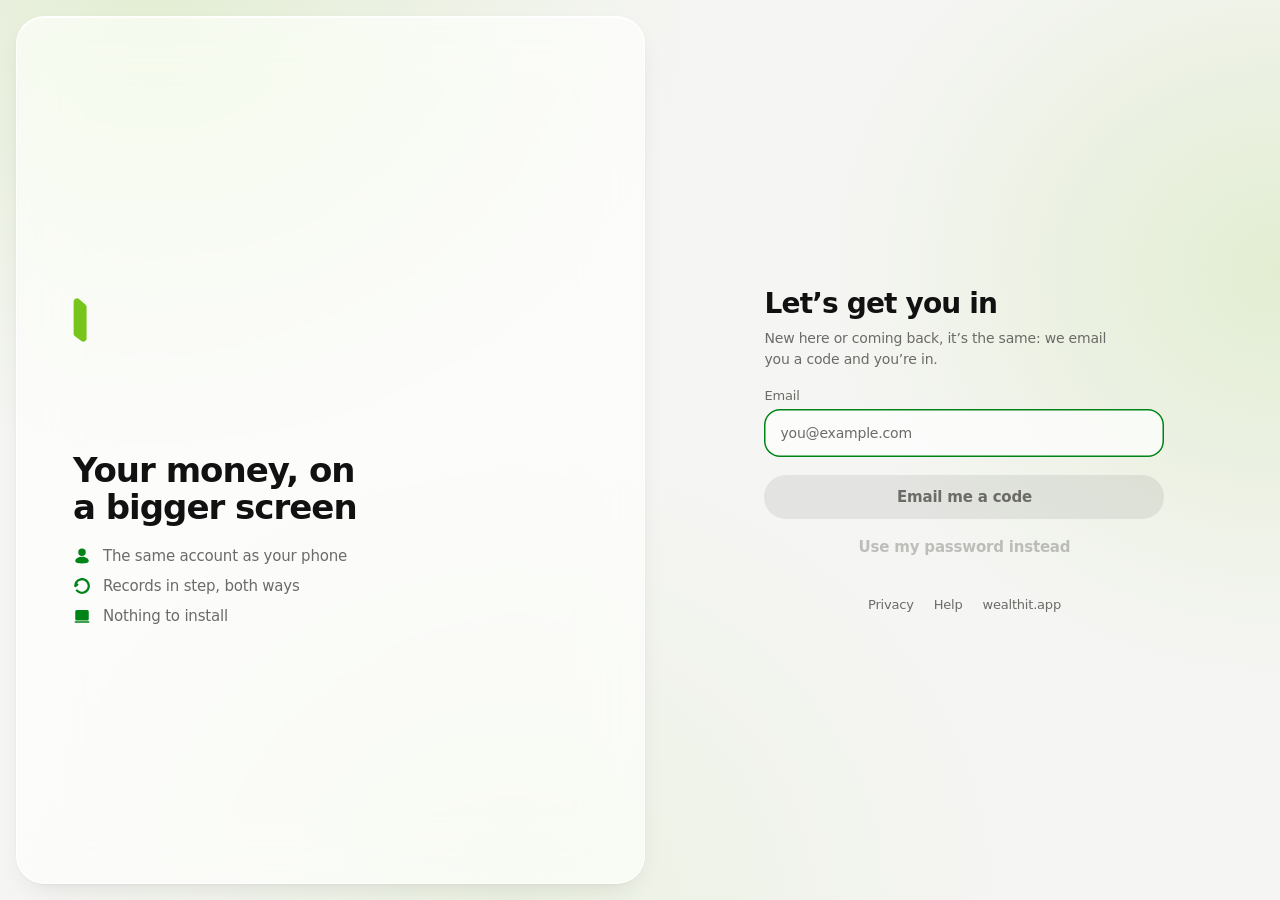
==== commit e04cf17f: "Publish d3deb2a" ====
--- a/index.html
+++ b/index.html
@@ -13,8 +13,8 @@
     <link rel="icon" type="image/svg+xml" href="/favicon.svg" />
     <link rel="apple-touch-icon" href="/apple-touch-icon.png" />
     <title>Wealthit</title>
-    <script type="module" crossorigin src="/assets/index-CoI0Q423.js"></script>
-    <link rel="modulepreload" crossorigin href="/assets/Surface-BA0kElZS.js">
+    <script type="module" crossorigin src="/assets/index-CzQbfDDH.js"></script>
+    <link rel="modulepreload" crossorigin href="/assets/Surface-CMl9tlbW.js">
     <link rel="stylesheet" crossorigin href="/assets/index-Dm9soPxc.css">
   </head>
   <body>
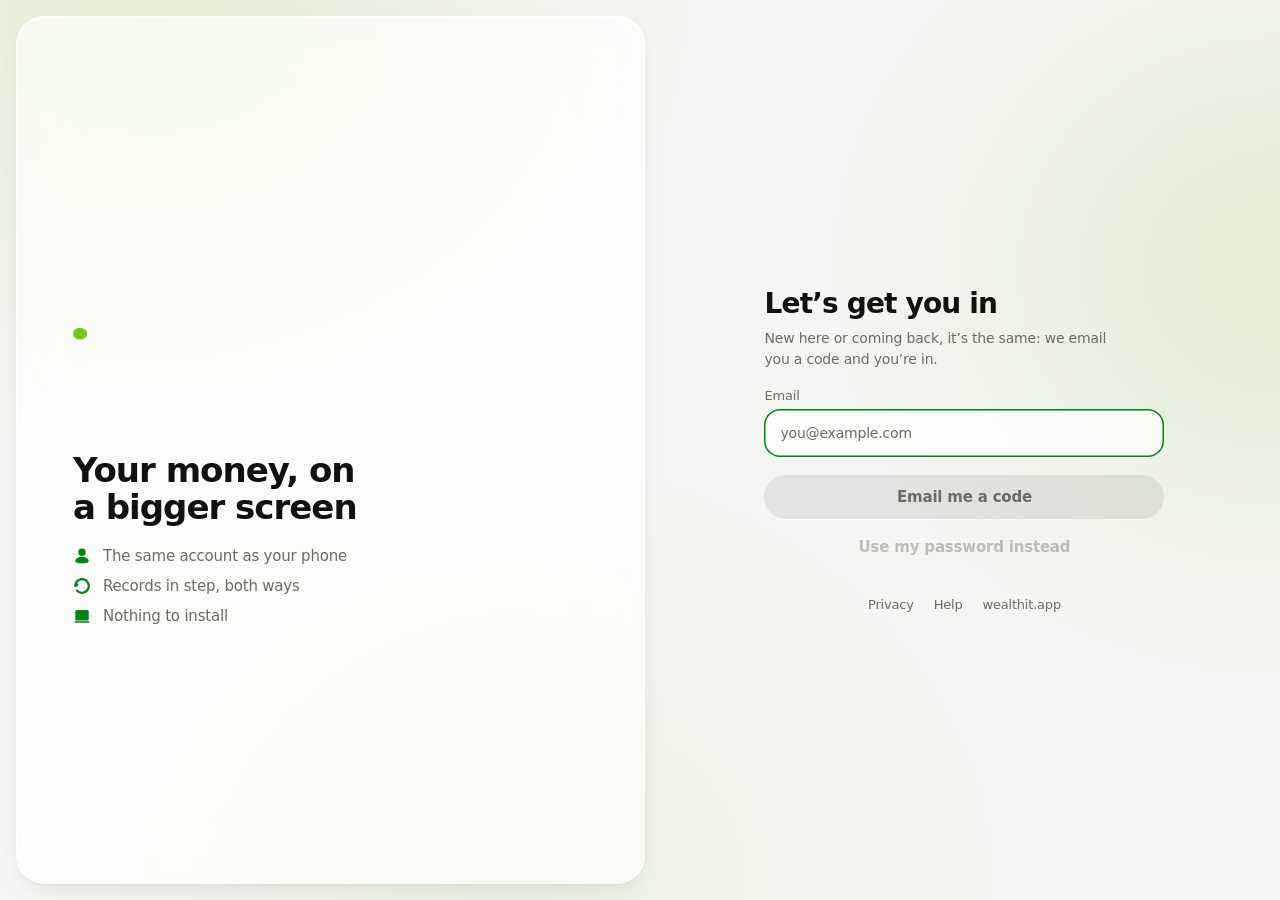
==== commit 2a79d406: "Publish 6ceeaee" ====
--- a/index.html
+++ b/index.html
@@ -13,8 +13,8 @@
     <link rel="icon" type="image/svg+xml" href="/favicon.svg" />
     <link rel="apple-touch-icon" href="/apple-touch-icon.png" />
     <title>Wealthit</title>
-    <script type="module" crossorigin src="/assets/index-CzQbfDDH.js"></script>
-    <link rel="modulepreload" crossorigin href="/assets/Surface-CMl9tlbW.js">
+    <script type="module" crossorigin src="/assets/index-d2IO38Uj.js"></script>
+    <link rel="modulepreload" crossorigin href="/assets/Surface-BuEIYtpf.js">
     <link rel="stylesheet" crossorigin href="/assets/index-Dm9soPxc.css">
   </head>
   <body>
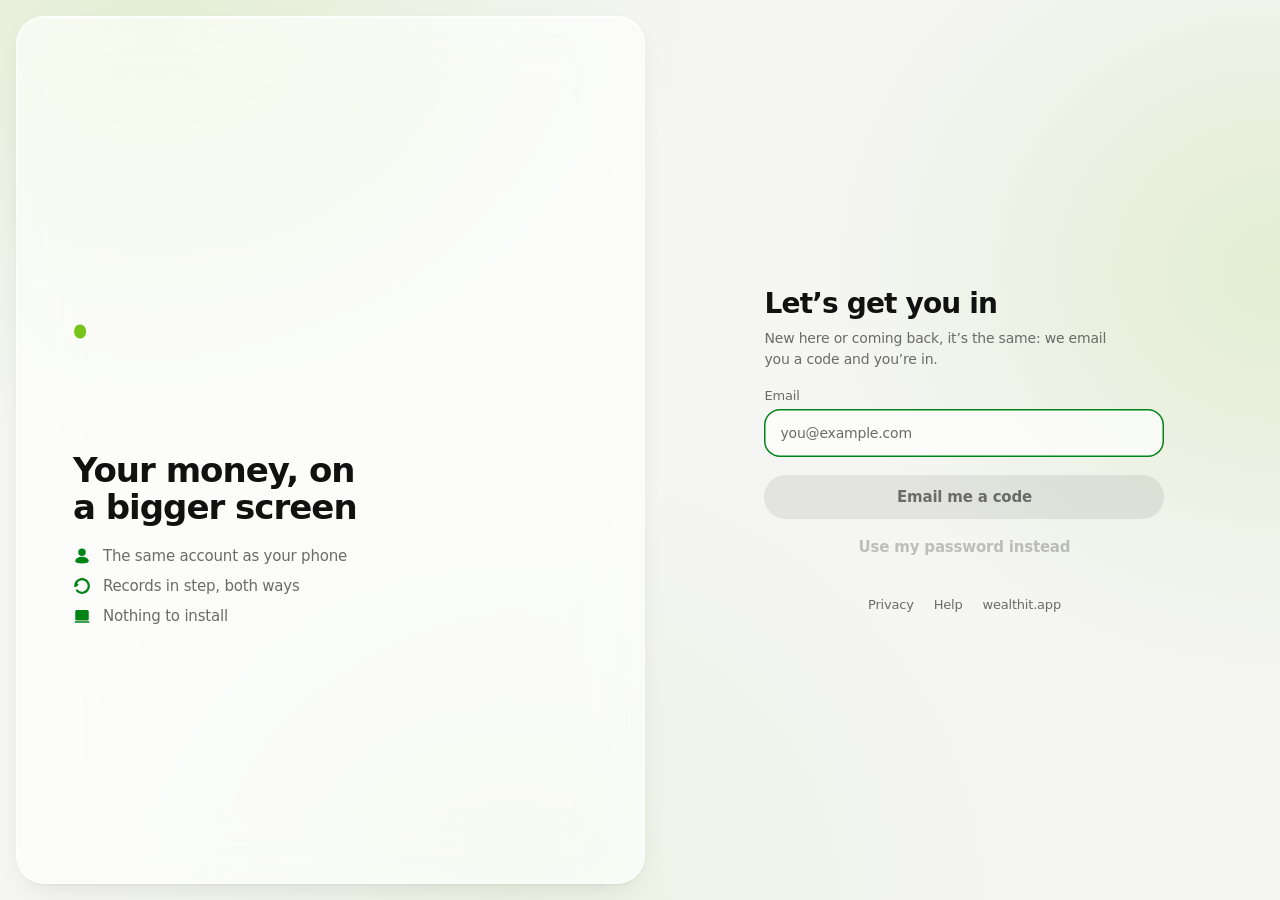
==== commit 41e03fa2: "Publish 0029c4e" ====
--- a/index.html
+++ b/index.html
@@ -13,8 +13,8 @@
     <link rel="icon" type="image/svg+xml" href="/favicon.svg" />
     <link rel="apple-touch-icon" href="/apple-touch-icon.png" />
     <title>Wealthit</title>
-    <script type="module" crossorigin src="/assets/index-d2IO38Uj.js"></script>
-    <link rel="modulepreload" crossorigin href="/assets/Surface-BuEIYtpf.js">
+    <script type="module" crossorigin src="/assets/index-D_XA-Q05.js"></script>
+    <link rel="modulepreload" crossorigin href="/assets/Surface-7l3zb0sP.js">
     <link rel="stylesheet" crossorigin href="/assets/index-Dm9soPxc.css">
   </head>
   <body>
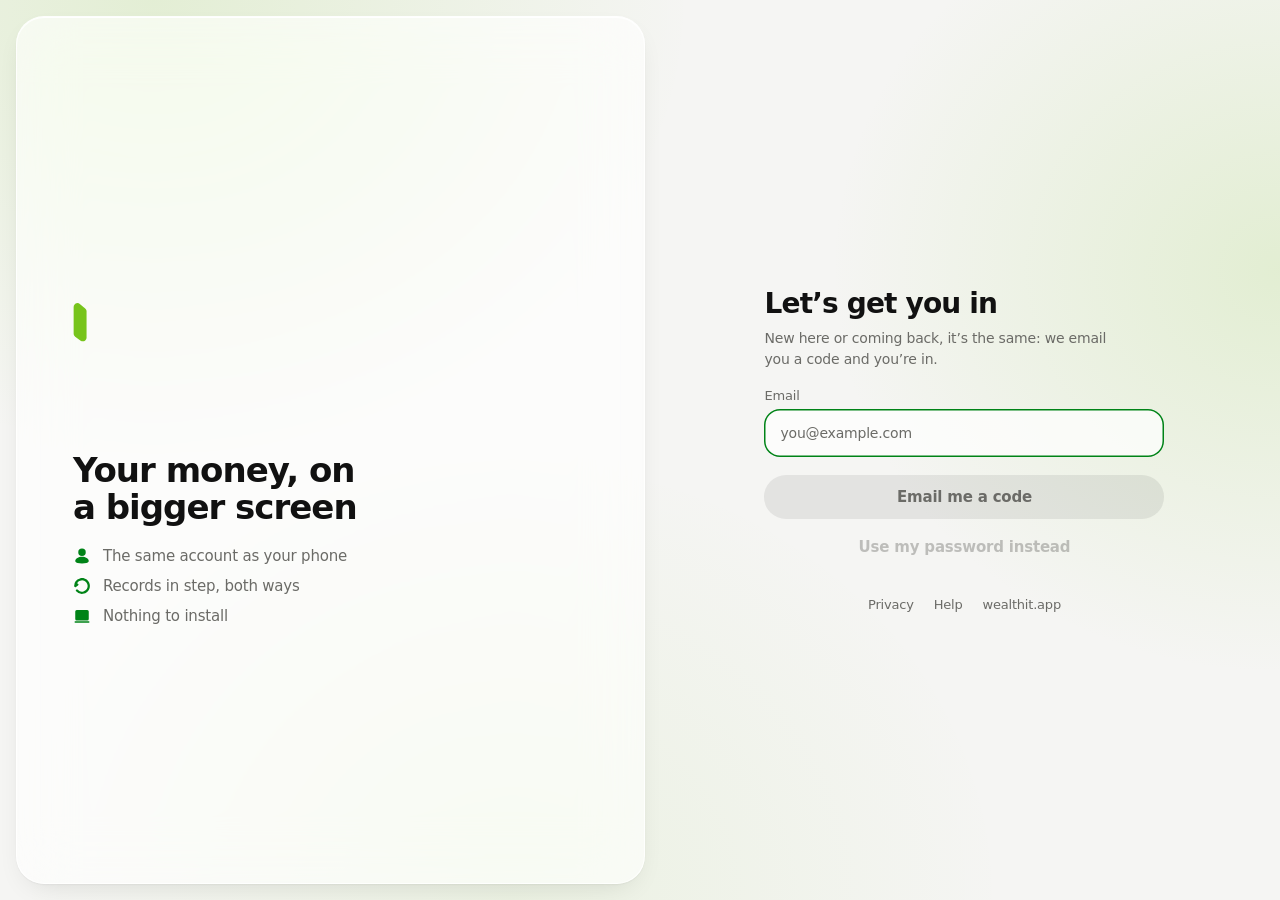
==== commit 5f00a6bc: "Publish 194fe1a" ====
--- a/index.html
+++ b/index.html
@@ -13,7 +13,7 @@
     <link rel="icon" type="image/svg+xml" href="/favicon.svg" />
     <link rel="apple-touch-icon" href="/apple-touch-icon.png" />
     <title>Wealthit</title>
-    <script type="module" crossorigin src="/assets/index-D_XA-Q05.js"></script>
+    <script type="module" crossorigin src="/assets/index-DAorgoJq.js"></script>
     <link rel="modulepreload" crossorigin href="/assets/Surface-7l3zb0sP.js">
     <link rel="stylesheet" crossorigin href="/assets/index-Dm9soPxc.css">
   </head>
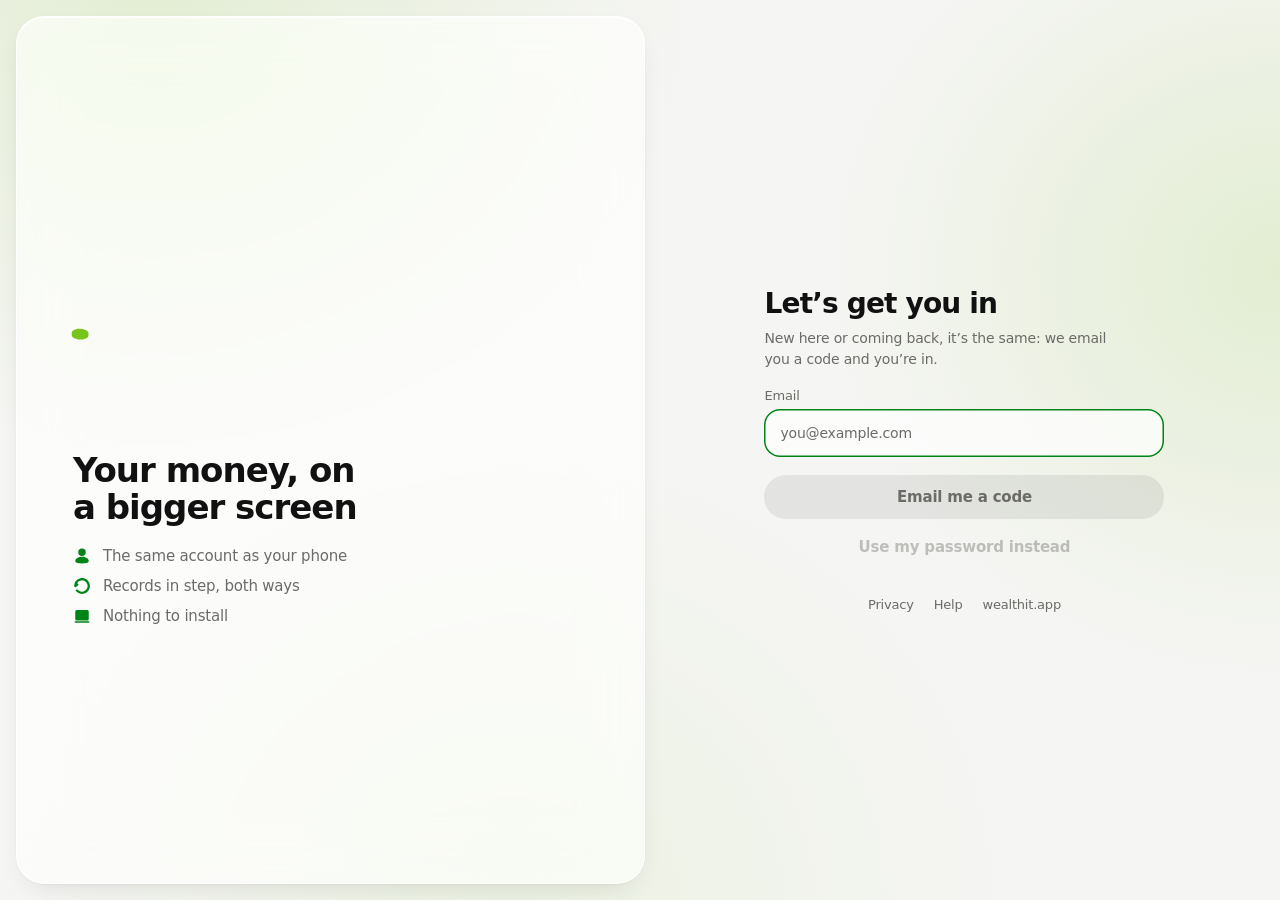
==== commit 938b77b8: "Publish eb1880b" ====
--- a/index.html
+++ b/index.html
@@ -13,8 +13,8 @@
     <link rel="icon" type="image/svg+xml" href="/favicon.svg" />
     <link rel="apple-touch-icon" href="/apple-touch-icon.png" />
     <title>Wealthit</title>
-    <script type="module" crossorigin src="/assets/index-DAorgoJq.js"></script>
-    <link rel="modulepreload" crossorigin href="/assets/Surface-7l3zb0sP.js">
+    <script type="module" crossorigin src="/assets/index-HcItWoho.js"></script>
+    <link rel="modulepreload" crossorigin href="/assets/Surface-DU-cwgRL.js">
     <link rel="stylesheet" crossorigin href="/assets/index-Dm9soPxc.css">
   </head>
   <body>
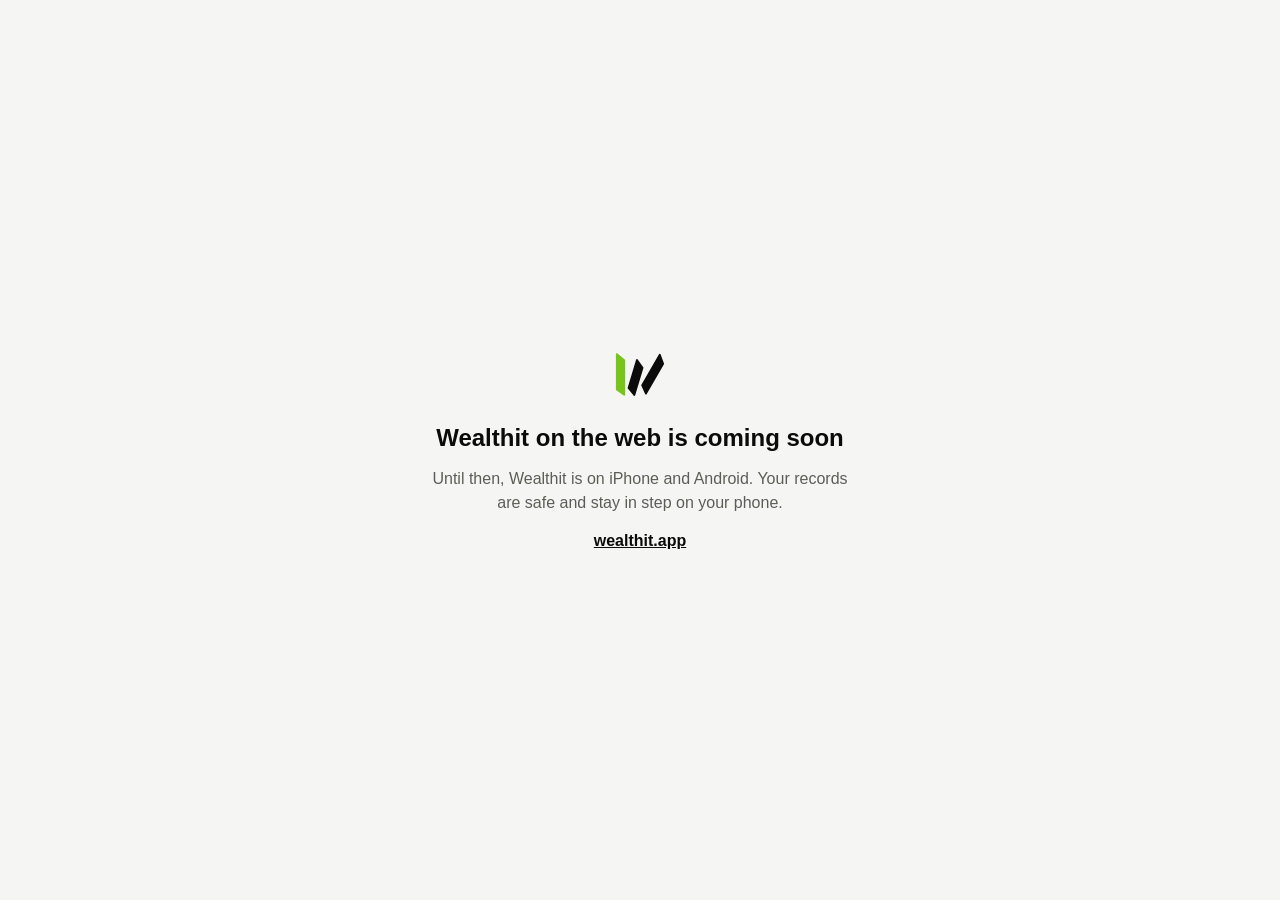
==== commit 57b749b9: "Web app taken offline: a coming-soon page until Faisal says it opens (17 Nov). The app is in the par" ====
--- a/index.html
+++ b/index.html
@@ -1,23 +1,39 @@
 <!doctype html>
 <html lang="en">
   <head>
-    <meta http-equiv="Content-Security-Policy" content="default-src 'none'; script-src 'self'; style-src 'self' 'unsafe-inline'; img-src 'self' data: blob:; font-src 'self'; connect-src 'self' https://wealthit-api.onrender.com https://open.er-api.com; frame-src 'self'; manifest-src 'self'; base-uri 'none'; form-action 'none'; object-src 'none'; upgrade-insecure-requests" />
     <meta charset="UTF-8" />
+    <meta name="viewport" content="width=device-width, initial-scale=1.0" />
+    <meta name="robots" content="noindex" />
     <meta name="referrer" content="no-referrer" />
-    <meta name="viewport" content="width=device-width, initial-scale=1.0" />
     <meta name="theme-color" content="#0B0B0C" media="(prefers-color-scheme: dark)" />
     <meta name="theme-color" content="#F5F5F3" media="(prefers-color-scheme: light)" />
-    <meta name="description" content="Wealthit on the web: your wallets, records and plans, in step with the app." />
-    <!-- the bare mark, with no ground: the SVG follows the tab strip's theme, the PNGs are a light tile. Chrome, Edge and Firefox play the opening in it when the page loads (src/shared/ui/brandFavicon.ts); Safari keeps these files -->
+    <link rel="icon" type="image/svg+xml" href="/favicon.svg" />
     <link rel="icon" type="image/png" sizes="32x32" href="/favicon-32.png" />
-    <link rel="icon" type="image/svg+xml" href="/favicon.svg" />
     <link rel="apple-touch-icon" href="/apple-touch-icon.png" />
     <title>Wealthit</title>
-    <script type="module" crossorigin src="/assets/index-HcItWoho.js"></script>
-    <link rel="modulepreload" crossorigin href="/assets/Surface-DU-cwgRL.js">
-    <link rel="stylesheet" crossorigin href="/assets/index-Dm9soPxc.css">
+    <style>
+      :root { --bg: #F5F5F3; --fg: #0B0B0C; --muted: #5d5d58; color-scheme: light; }
+      @media (prefers-color-scheme: dark) { :root { --bg: #0B0B0C; --fg: #F5F5F3; --muted: #a3a39c; color-scheme: dark; } }
+      * { box-sizing: border-box; }
+      html, body { height: 100%; margin: 0; }
+      body {
+        background: var(--bg); color: var(--fg);
+        font: 16px/1.5 -apple-system, BlinkMacSystemFont, "Segoe UI", Roboto, Helvetica, Arial, sans-serif;
+        display: grid; place-items: center; padding: 24px max(16px, env(safe-area-inset-left, 0px));
+      }
+      main { max-width: 26rem; text-align: center; display: grid; gap: 14px; justify-items: center; }
+      img { width: 56px; height: 56px; }
+      h1 { font-size: 1.5rem; line-height: 1.25; margin: 6px 0 0; text-wrap: balance; }
+      p { margin: 0; color: var(--muted); }
+      a { color: var(--fg); font-weight: 600; }
+    </style>
   </head>
   <body>
-    <div id="root"></div>
+    <main>
+      <img src="/favicon.svg" alt="Wealthit" />
+      <h1>Wealthit on the web is coming soon</h1>
+      <p>Until then, Wealthit is on iPhone and Android. Your records are safe and stay in step on your phone.</p>
+      <p><a href="https://wealthit.app">wealthit.app</a></p>
+    </main>
   </body>
 </html>
